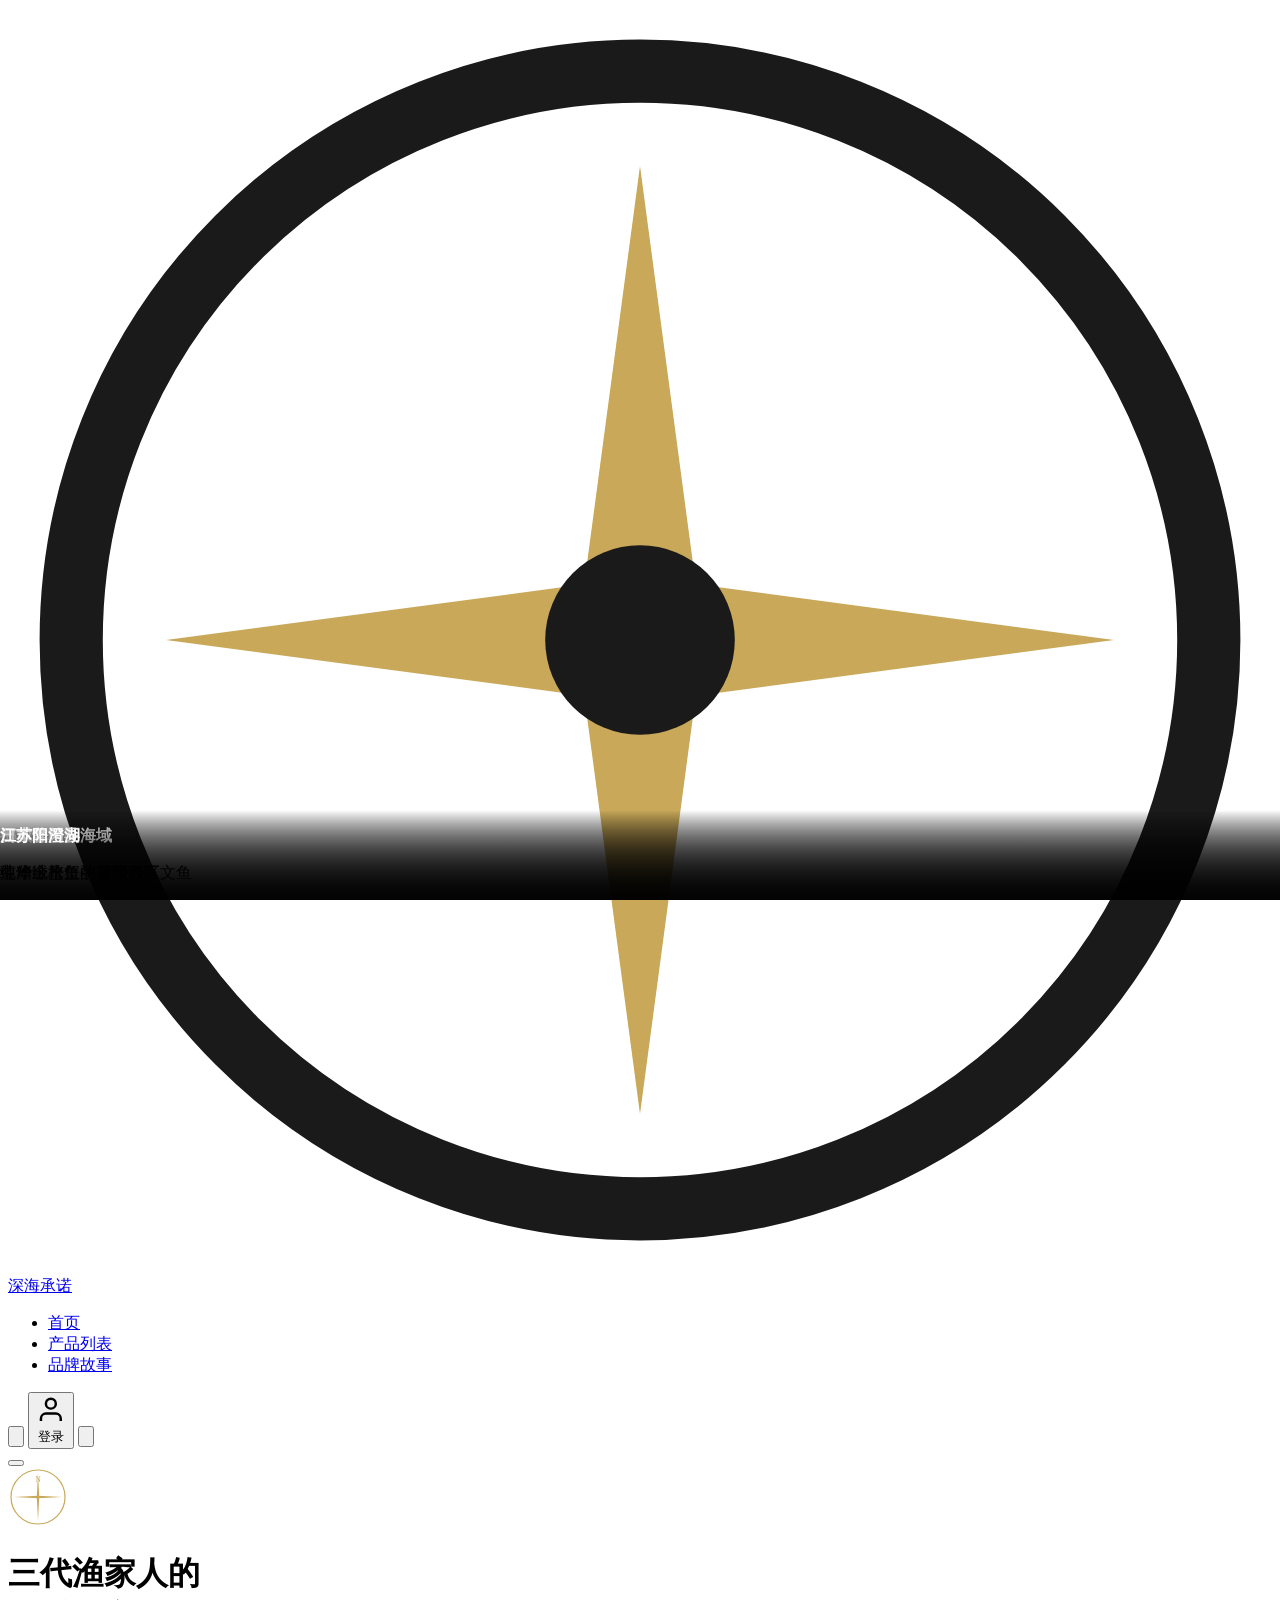
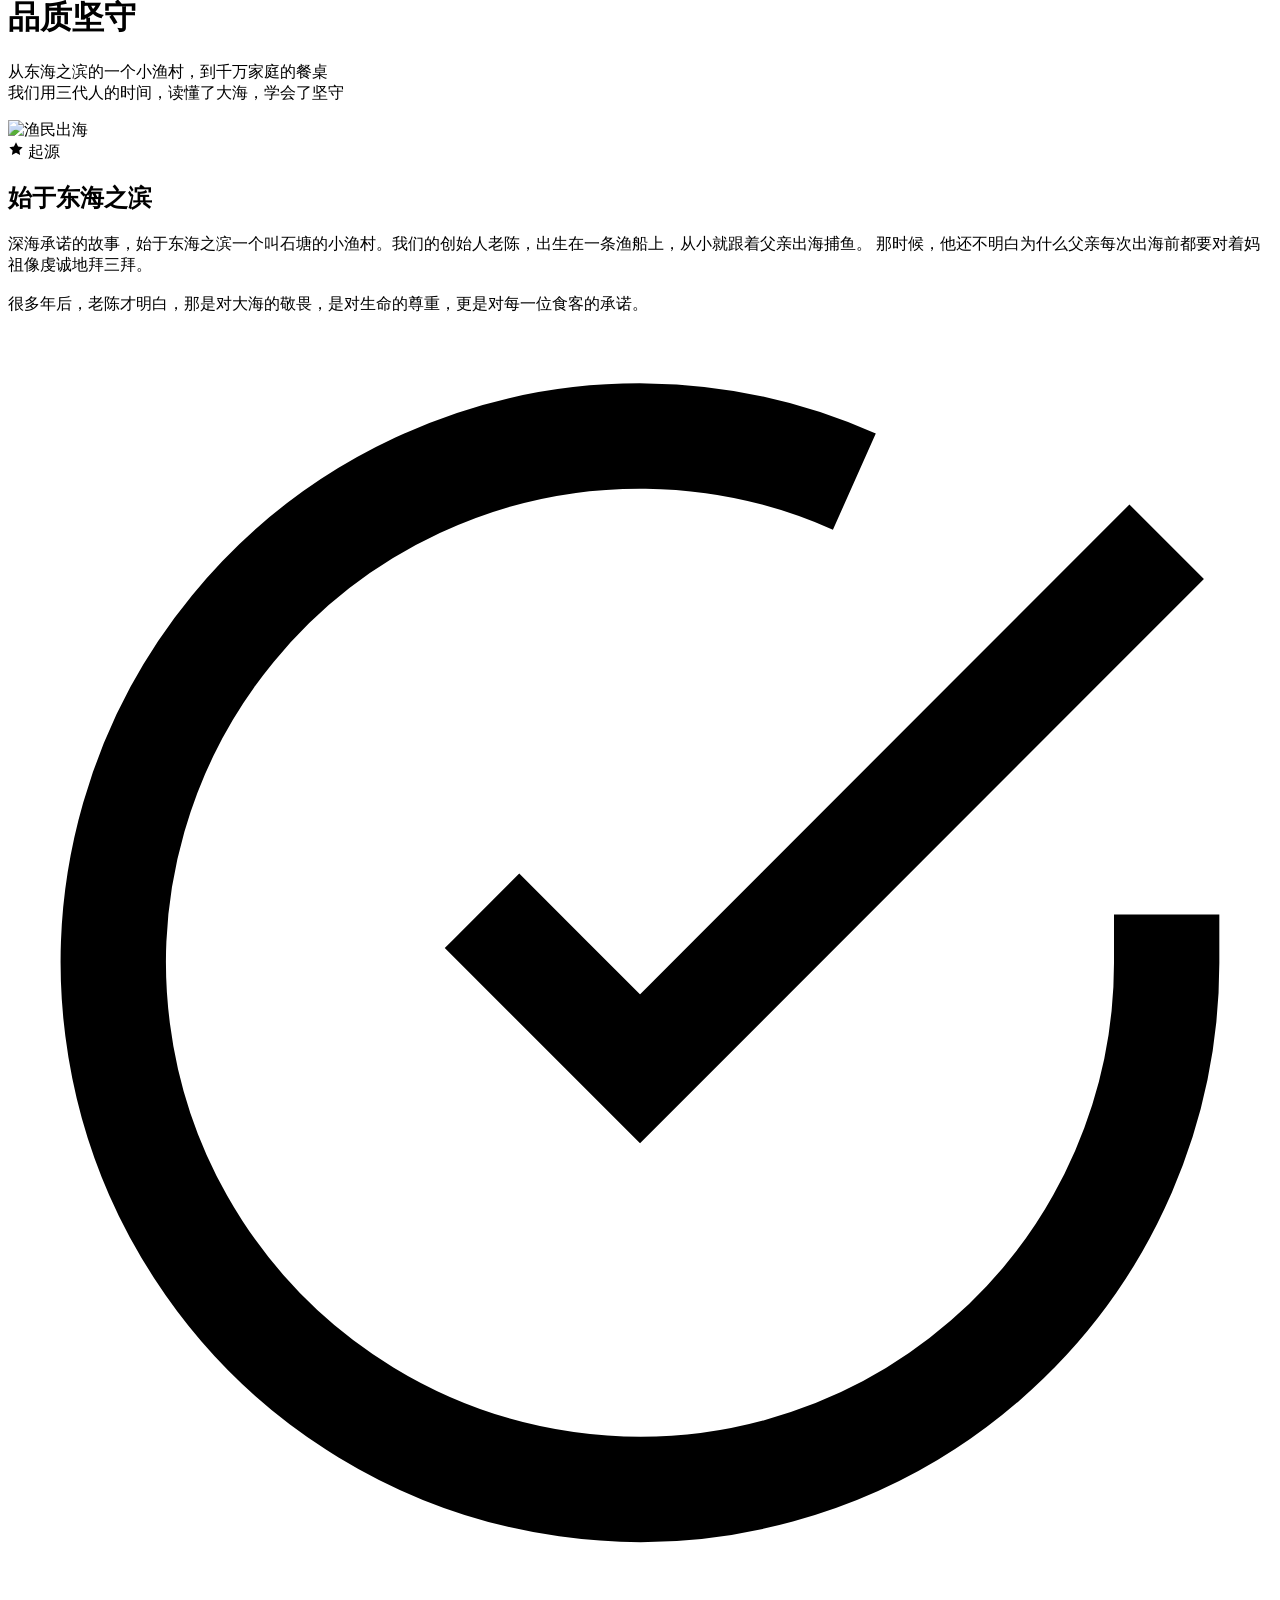
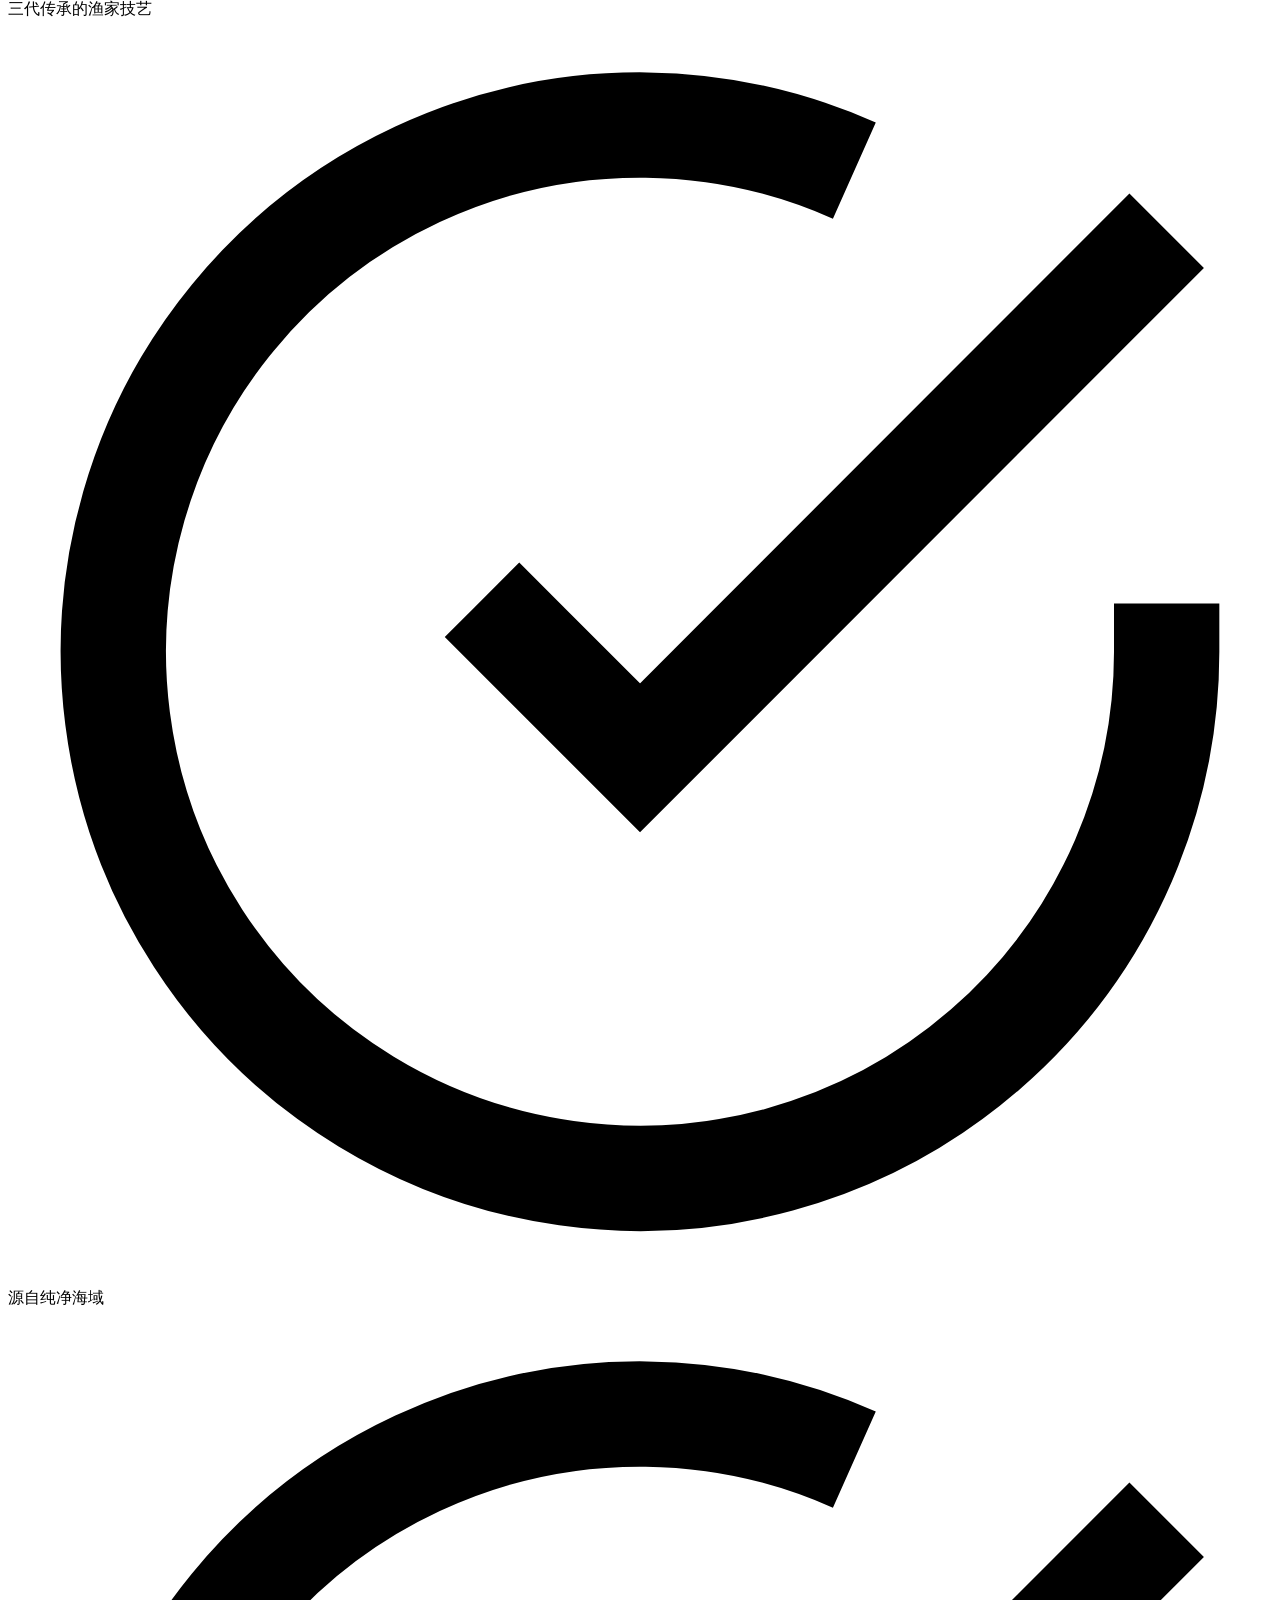
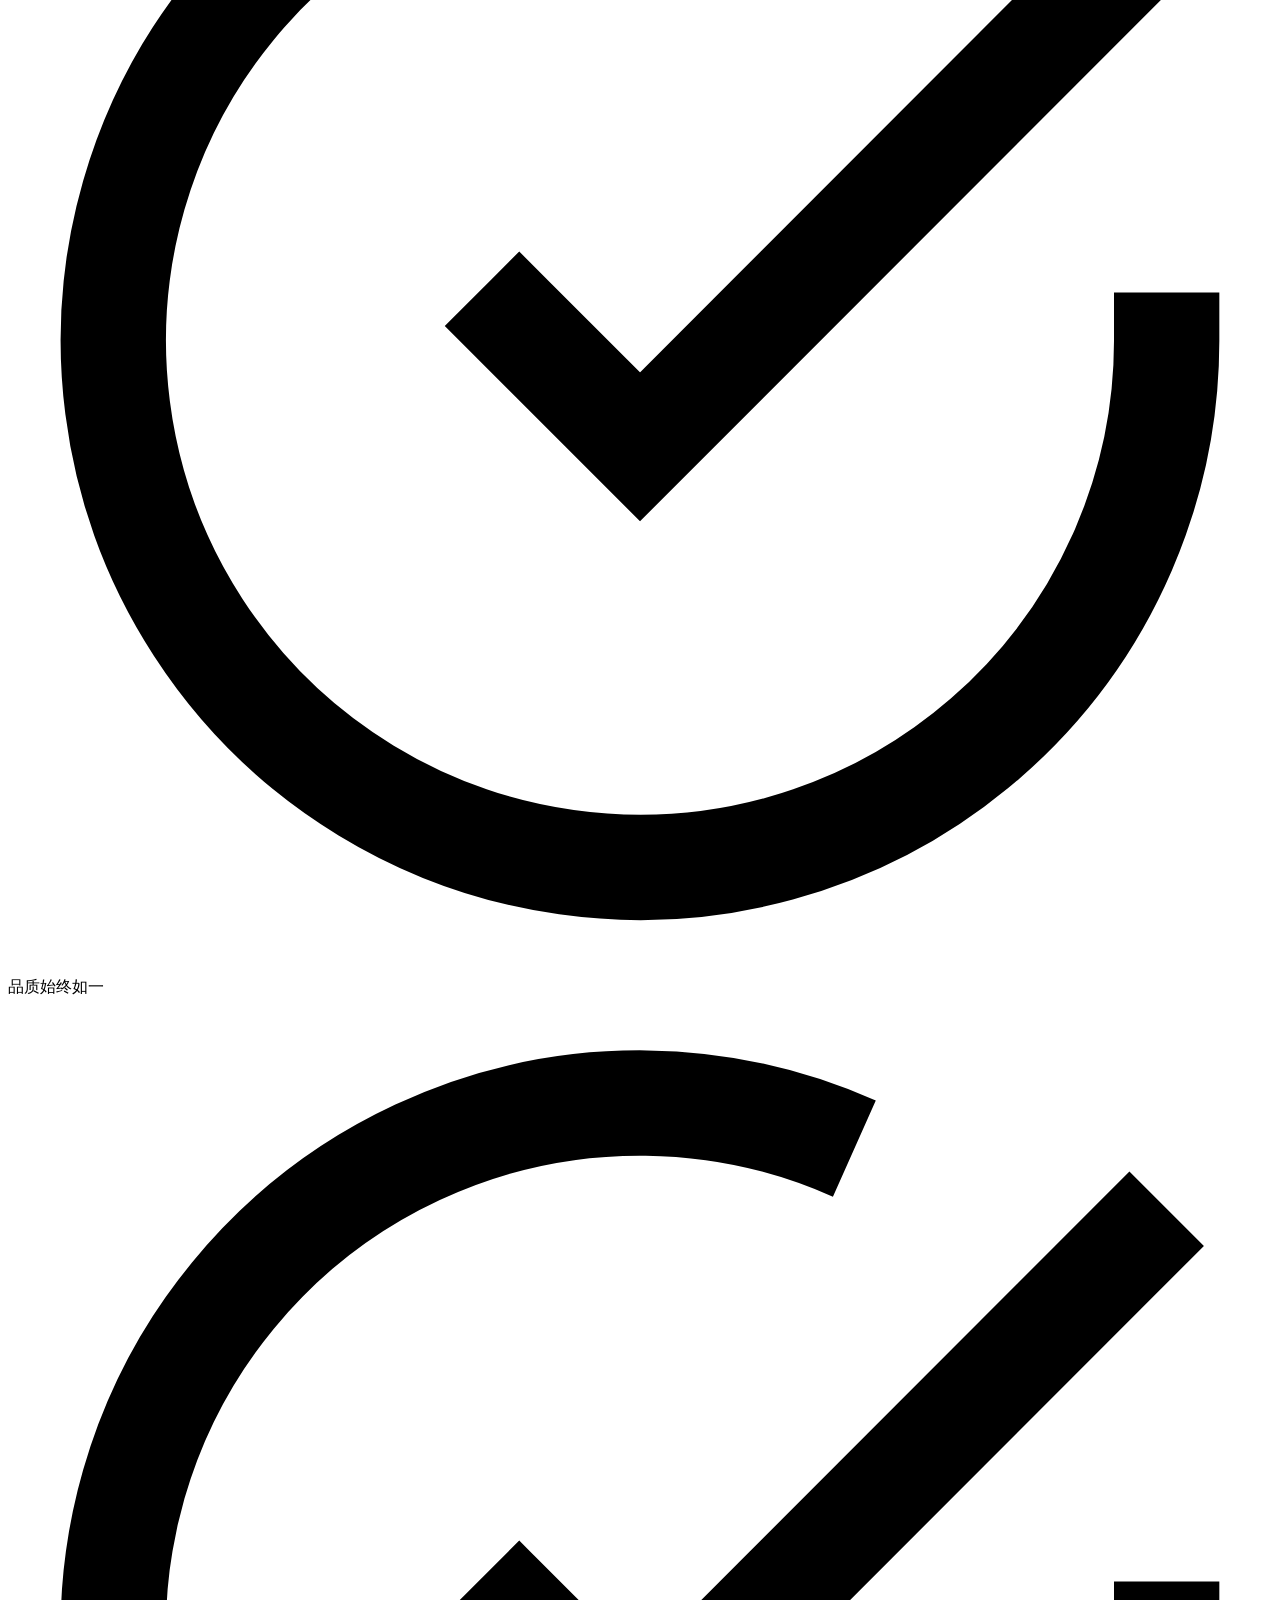
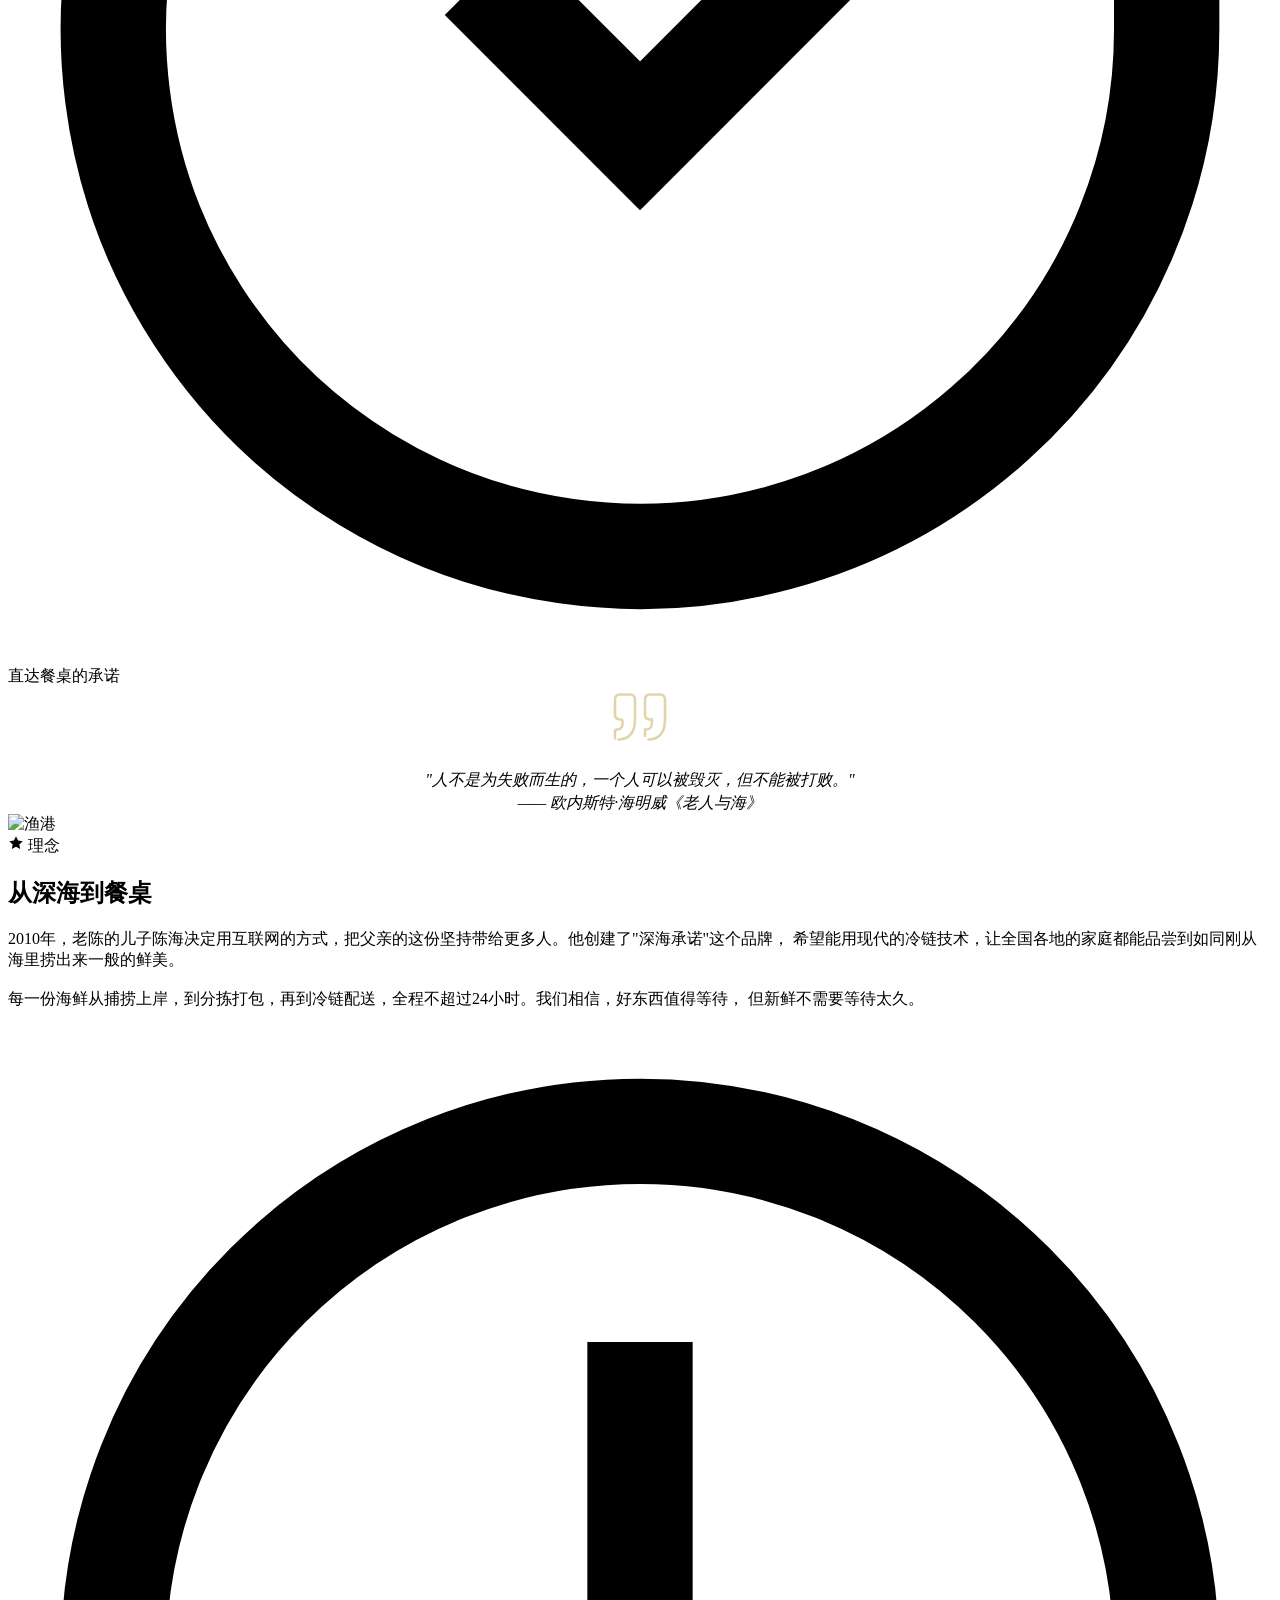
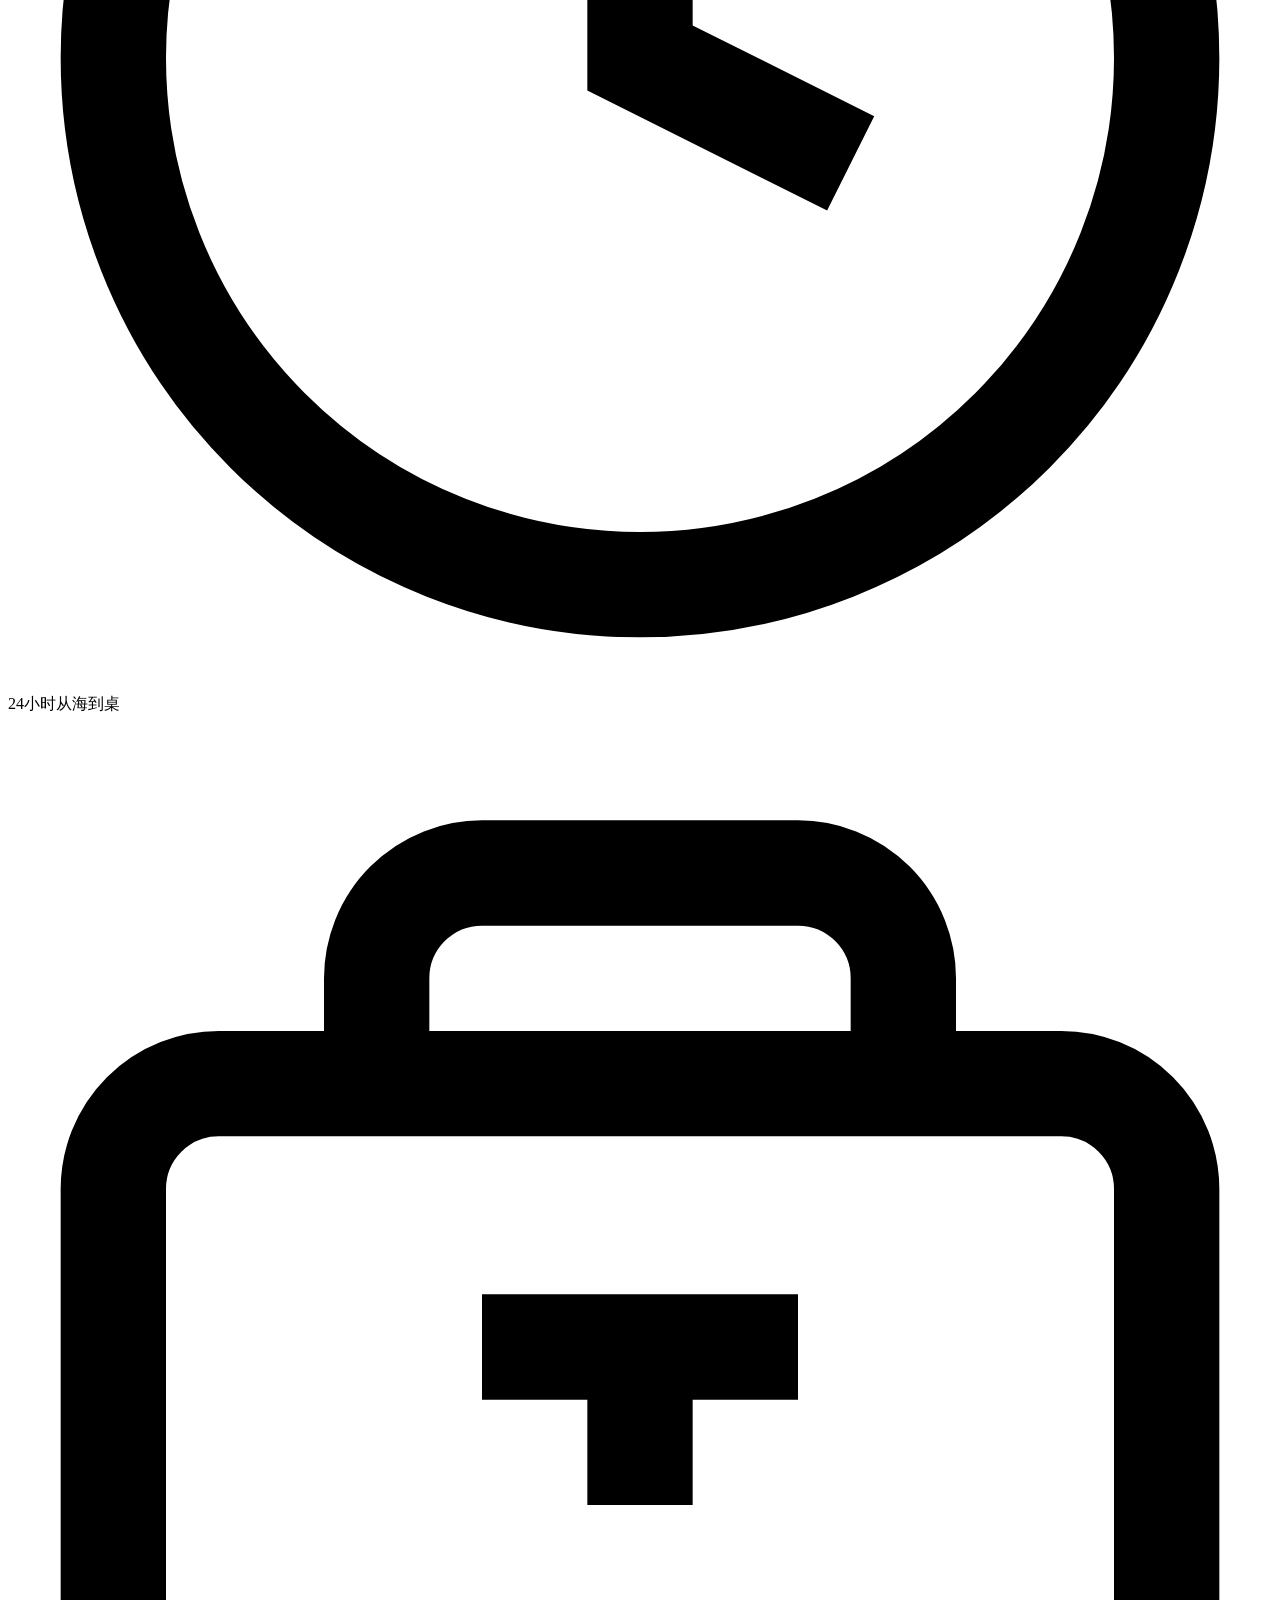
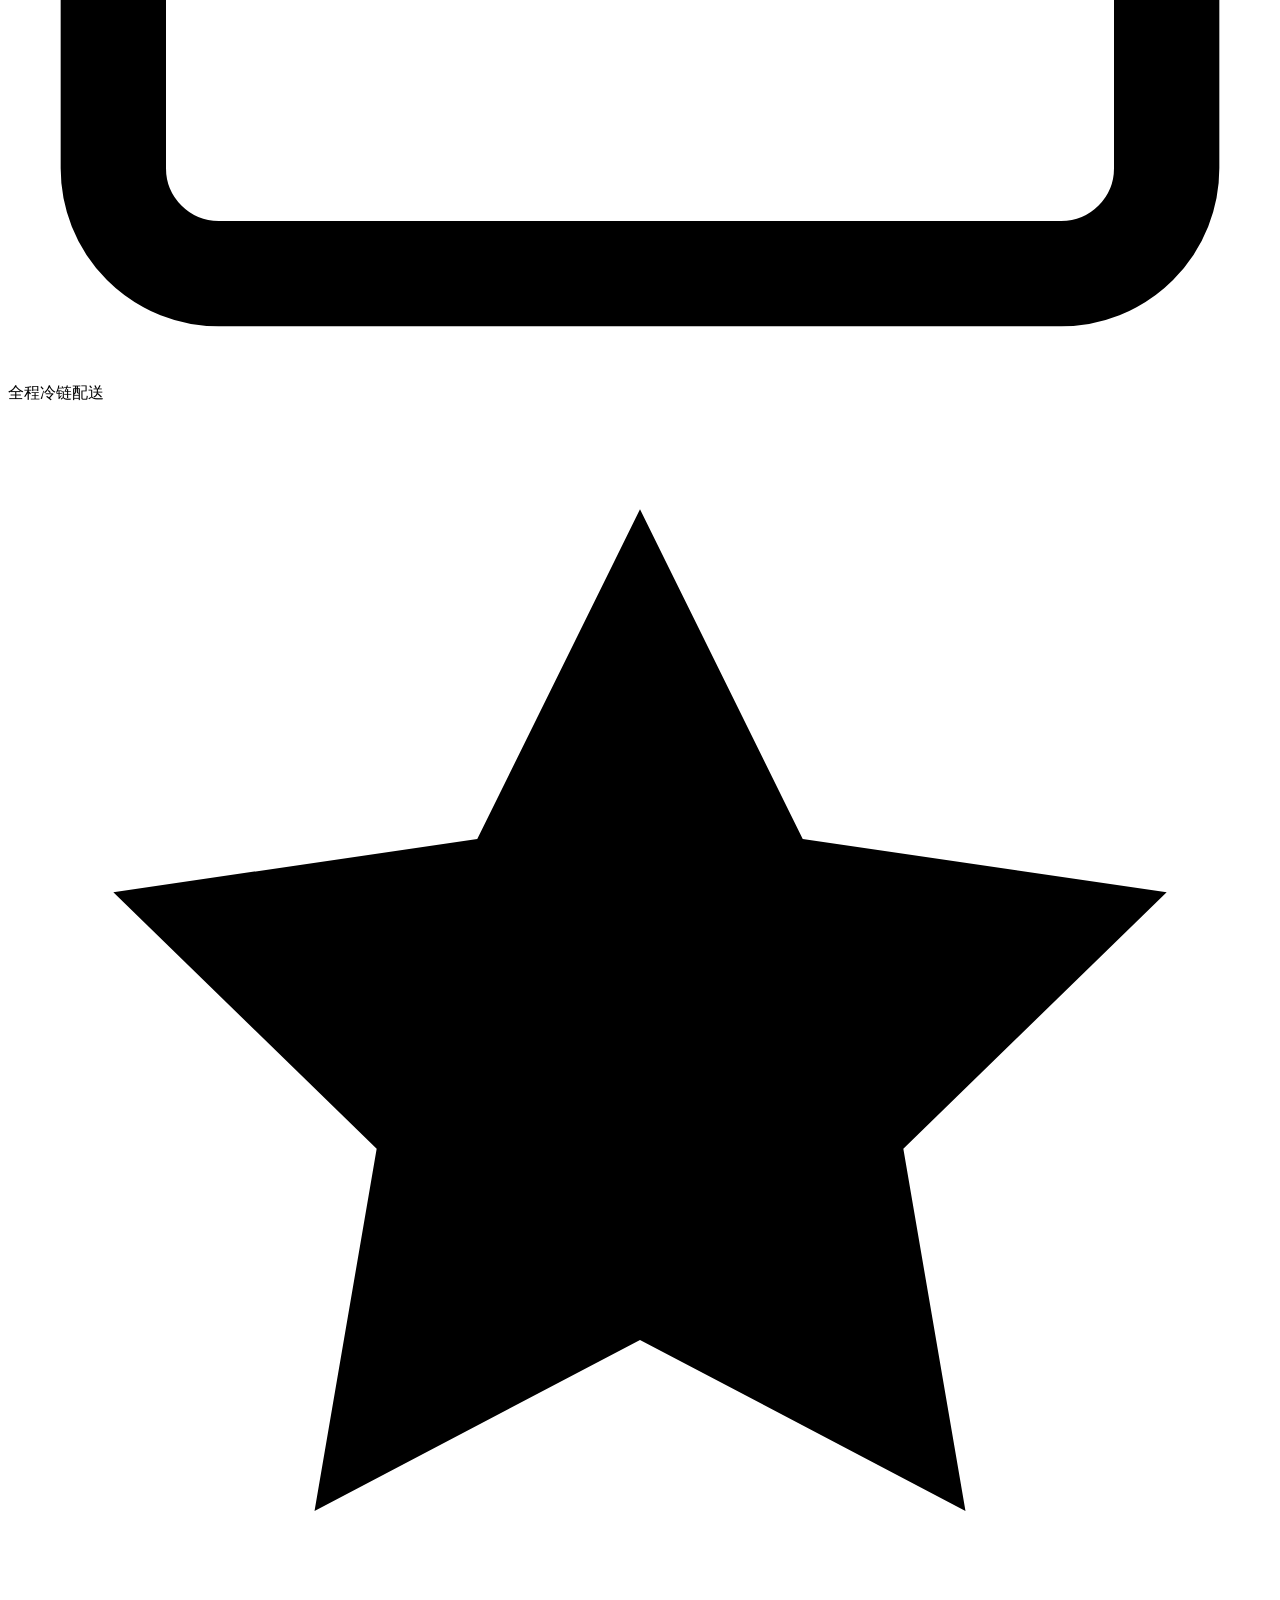
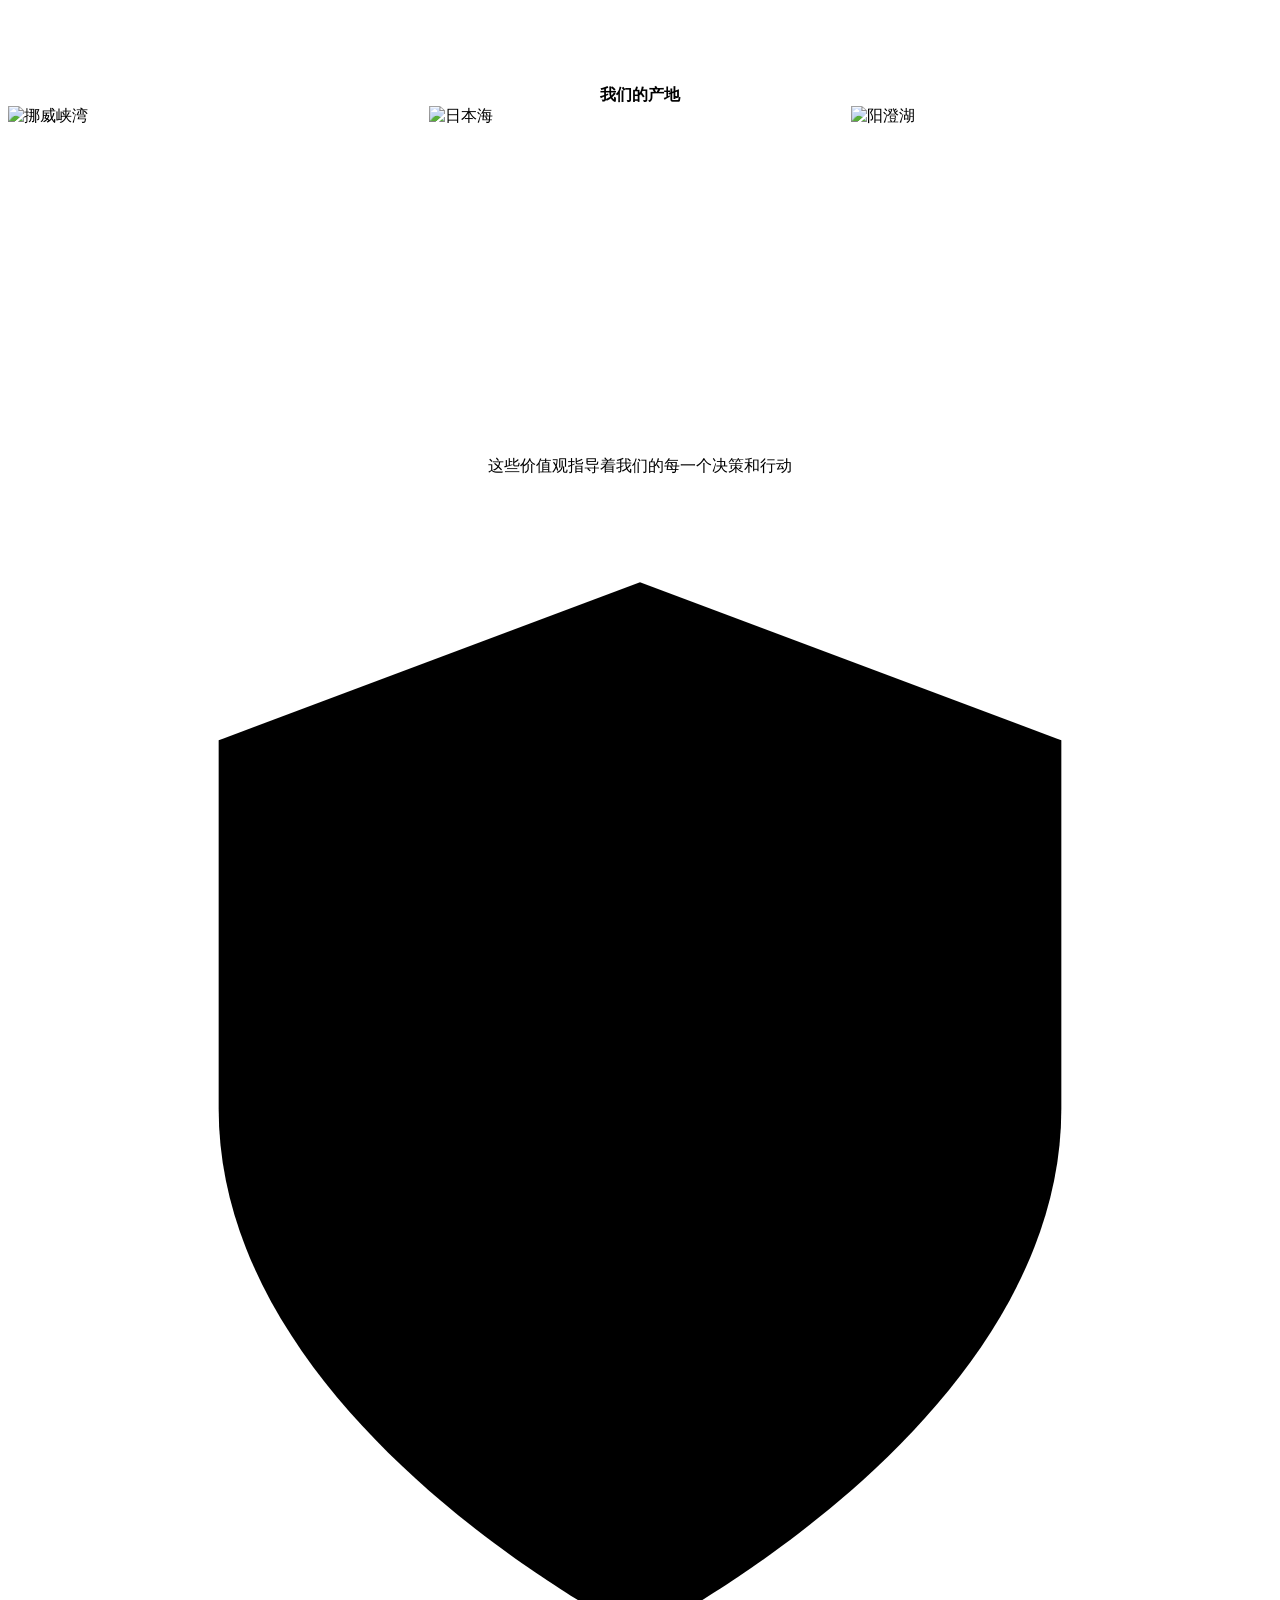
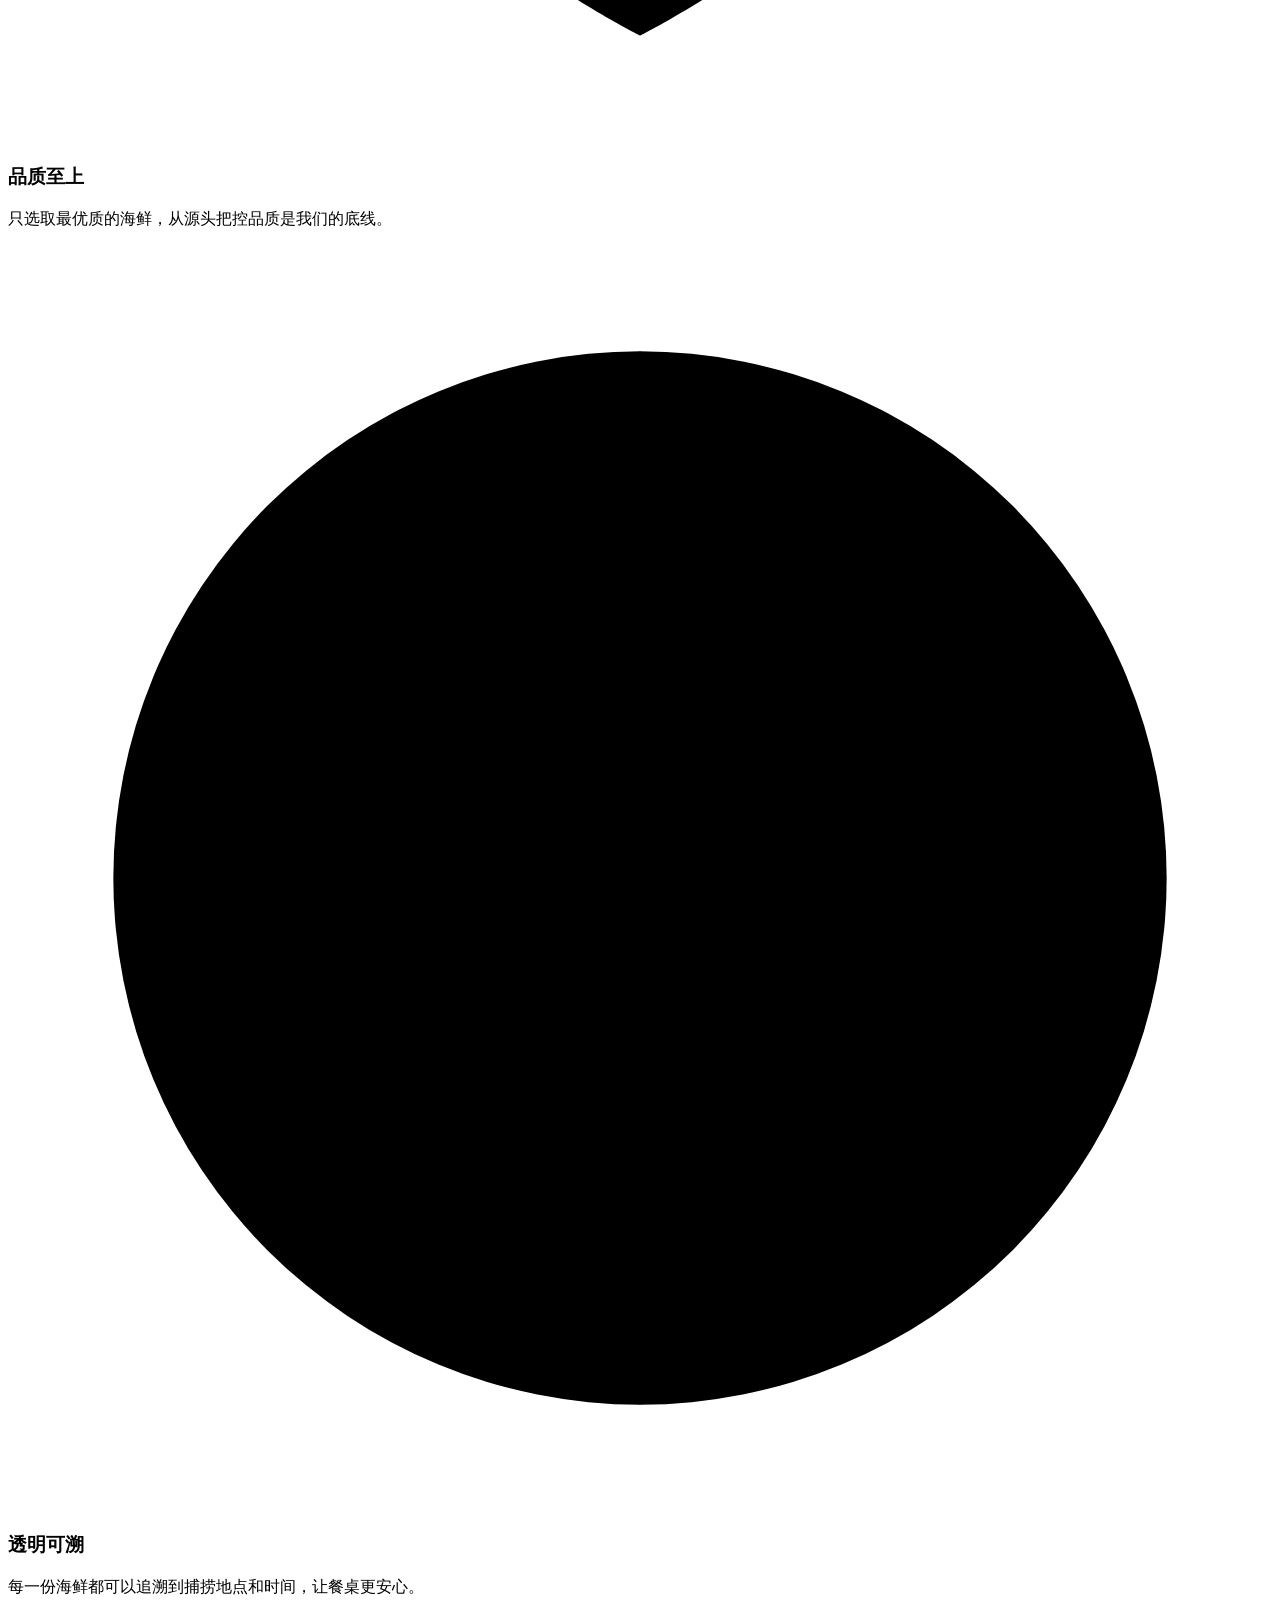
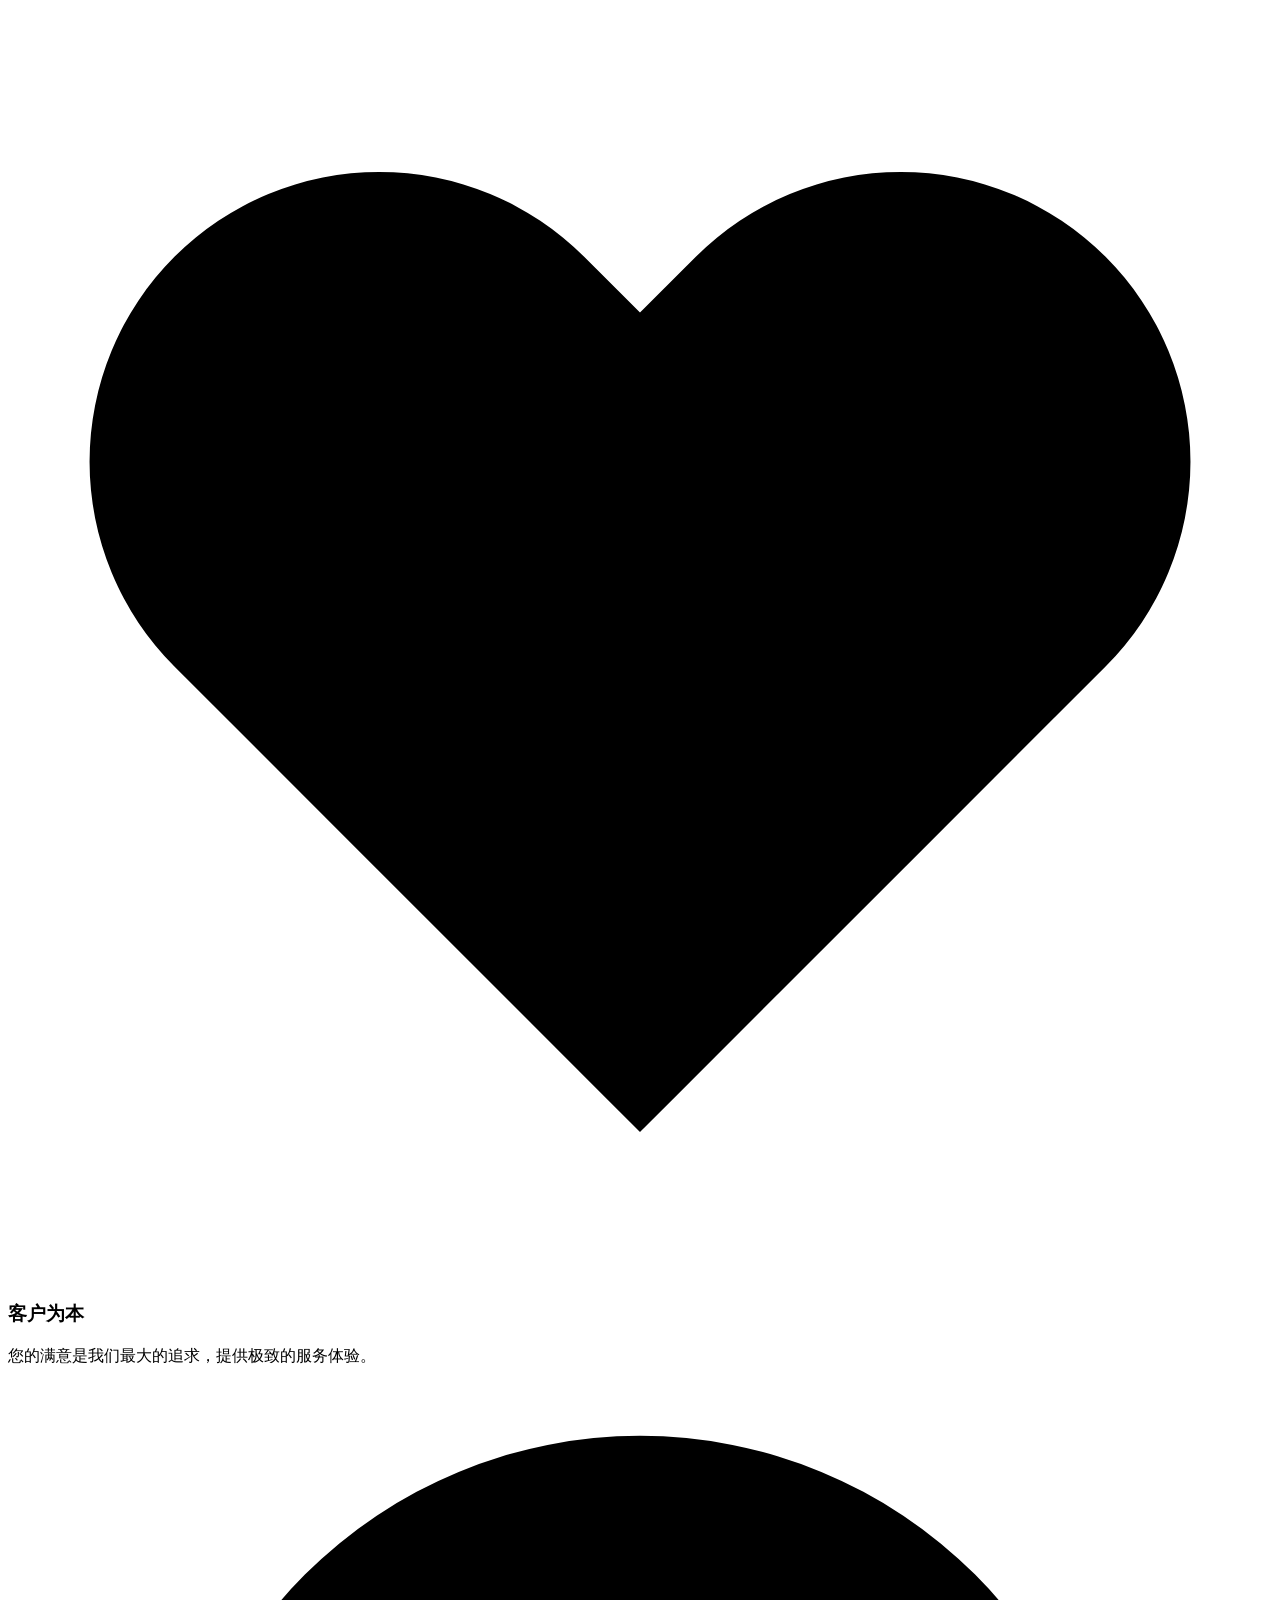
==== about.html @ 7f3c71b5 "Add files via upload" ====
<!DOCTYPE html>
<html lang="zh-CN">
<head>
    <meta charset="UTF-8">
    <meta name="viewport" content="width=device-width, initial-scale=1.0">
    <meta name="description" content="深海承诺品牌故事 - 了解我们的起源、理念和三代渔家人的品质坚守。">
    <title>品牌故事 - 深海承诺</title>
    
    <!-- Google Fonts -->
    <link rel="preconnect" href="https://fonts.googleapis.com">
    <link rel="preconnect" href="https://fonts.gstatic.com" crossorigin>
    <link href="https://fonts.googleapis.com/css2?family=Noto+Sans+SC:wght@400;500;600;700&family=Playfair+Display:wght@400;600;700&display=swap" rel="stylesheet">
    
    <!-- Main Stylesheet -->
    <link rel="stylesheet" href="css/style.css">
</head>
<body>
    <!-- Navigation -->
    <nav class="navbar">
        <div class="container">
            <div class="navbar__inner">
                <a href="index.html" class="navbar__logo">
                    <svg class="navbar__logo-icon" viewBox="0 0 40 40" fill="none" xmlns="http://www.w3.org/2000/svg">
                        <circle cx="20" cy="20" r="18" stroke="#1a1a1a" stroke-width="2"/>
                        <path d="M20 5 L22 20 L20 35 L18 20 Z" fill="#c9a959"/>
                        <path d="M5 20 L20 18 L35 20 L20 22 Z" fill="#c9a959"/>
                        <circle cx="20" cy="20" r="3" fill="#1a1a1a"/>
                    </svg>
                    <span class="navbar__logo-text">深海承诺</span>
                </a>
                
                <div class="navbar__nav">
                    <ul class="navbar__menu">
                        <li><a href="index.html" class="navbar__link">首页</a></li>
                        <li><a href="products.html" class="navbar__link">产品列表</a></li>
                        <li><a href="about.html" class="navbar__link navbar__link--active">品牌故事</a></li>
                    </ul>
                    
                    <div class="navbar__actions">
                        <button class="navbar__icon-btn" data-search-trigger>
                            <svg viewBox="0 0 24 24" fill="none" stroke="currentColor" stroke-width="2">
                                <circle cx="11" cy="11" r="8"/>
                                <path d="m21 21-4.35-4.35"/>
                            </svg>
                        </button>
                        <button class="navbar__icon-btn navbar__user-btn" data-login-trigger>
                            <svg viewBox="0 0 24 24" fill="none" stroke="currentColor" stroke-width="2">
                                <path d="M20 21v-2a4 4 0 0 0-4-4H8a4 4 0 0 0-4 4v2"/>
                                <circle cx="12" cy="7" r="4"/>
                            </svg>
                            <span>登录</span>
                        </button>
                        <button class="navbar__icon-btn navbar__cart-btn">
                            <svg viewBox="0 0 24 24" fill="none" stroke="currentColor" stroke-width="2">
                                <path d="M3 3h2l.4 2M7 13h10l4-8H5.4M7 13L5.4 5M7 13l-2.293 2.293c-.63.63-.184 1.707.707 1.707H17m0 0a2 2 0 100 4 2 2 0 000-4zm-8 2a2 2 0 11-4 0 2 2 0 014 0z"/>
                            </svg>
                            <span class="navbar__cart-badge" style="display: none;">0</span>
                        </button>
                    </div>
                    
                    <button class="navbar__menu-toggle">
                        <span></span>
                        <span></span>
                        <span></span>
                    </button>
                </div>
            </div>
        </div>
    </nav>

    <!-- About Hero -->
    <header class="about-hero">
        <div class="about-hero__content">
            <div class="nautical-divider" style="margin-bottom: var(--space-6);">
                <svg viewBox="0 0 100 100" fill="none" xmlns="http://www.w3.org/2000/svg" style="width: 60px; height: 60px;">
                    <circle cx="50" cy="50" r="45" stroke="#c9a959" stroke-width="2"/>
                    <path d="M50 10 L52 50 L50 90 L48 50 Z" fill="#c9a959"/>
                    <path d="M10 50 L50 48 L90 50 L50 52 Z" fill="#c9a959"/>
                    <text x="50" y="25" text-anchor="middle" fill="#c9a959" font-size="12" font-family="serif">N</text>
                </svg>
            </div>
            <h1 class="about-hero__title">三代渔家人的<br>品质坚守</h1>
            <p class="about-hero__subtitle">
                从东海之滨的一个小渔村，到千万家庭的餐桌<br>
                我们用三代人的时间，读懂了大海，学会了坚守
            </p>
        </div>
    </header>

    <!-- Story Section 1 -->
    <section class="about-section">
        <div class="container">
            <div class="about-grid">
                <div class="about-image animate-on-scroll">
                    <img src="https://images.unsplash.com/photo-1500046955911-2a4d21f3f9e1?w=800&q=80" alt="渔民出海">
                </div>
                <div class="about-content animate-on-scroll">
                    <div class="about-label">
                        <svg width="16" height="16" viewBox="0 0 24 24" fill="currentColor">
                            <path d="M12 2L15.09 8.26L22 9.27L17 14.14L18.18 21.02L12 17.77L5.82 21.02L7 14.14L2 9.27L8.91 8.26L12 2Z"/>
                        </svg>
                        起源
                    </div>
                    <h2 class="about-title">始于东海之滨</h2>
                    <p class="about-text">
                        深海承诺的故事，始于东海之滨一个叫石塘的小渔村。我们的创始人老陈，出生在一条渔船上，从小就跟着父亲出海捕鱼。
                        那时候，他还不明白为什么父亲每次出海前都要对着妈祖像虔诚地拜三拜。
                        <br><br>
                        很多年后，老陈才明白，那是对大海的敬畏，是对生命的尊重，更是对每一位食客的承诺。
                    </p>
                    <div class="about-features">
                        <div class="about-feature">
                            <svg class="about-feature__icon" viewBox="0 0 24 24" fill="none" stroke="currentColor" stroke-width="2">
                                <path d="M22 11.08V12a10 10 0 1 1-5.93-9.14"/>
                                <polyline points="22,4 12,14.01 9,11.01"/>
                            </svg>
                            <span class="about-feature__text">三代传承的渔家技艺</span>
                        </div>
                        <div class="about-feature">
                            <svg class="about-feature__icon" viewBox="0 0 24 24" fill="none" stroke="currentColor" stroke-width="2">
                                <path d="M22 11.08V12a10 10 0 1 1-5.93-9.14"/>
                                <polyline points="22,4 12,14.01 9,11.01"/>
                            </svg>
                            <span class="about-feature__text">源自纯净海域</span>
                        </div>
                        <div class="about-feature">
                            <svg class="about-feature__icon" viewBox="0 0 24 24" fill="none" stroke="currentColor" stroke-width="2">
                                <path d="M22 11.08V12a10 10 0 1 1-5.93-9.14"/>
                                <polyline points="22,4 12,14.01 9,11.01"/>
                            </svg>
                            <span class="about-feature__text">品质始终如一</span>
                        </div>
                        <div class="about-feature">
                            <svg class="about-feature__icon" viewBox="0 0 24 24" fill="none" stroke="currentColor" stroke-width="2">
                                <path d="M22 11.08V12a10 10 0 1 1-5.93-9.14"/>
                                <polyline points="22,4 12,14.01 9,11.01"/>
                            </svg>
                            <span class="about-feature__text">直达餐桌的承诺</span>
                        </div>
                    </div>
                </div>
            </div>
        </div>
    </section>

    <!-- Quote Section -->
    <section style="background-color: var(--color-black); color: var(--color-white); padding: var(--space-20) 0; text-align: center;">
        <div class="container container--narrow">
            <svg width="60" height="60" viewBox="0 0 24 24" fill="none" stroke="#c9a959" stroke-width="1" style="margin-bottom: var(--space-6); opacity: 0.5;">
                <path d="M3 21c3 0 7-1 7-8V5c0-1.25-.756-2.017-2-2H4c-1.25 0-2 .75-2 1.972V11c0 1.25.75 2 2 2 1 0 1 0 1 1v1c0 1-1 2-2 2s-1 .008-1 1.031V21"/>
                <path d="M15 21c3 0 7-1 7-8V5c0-1.25-.757-2.017-2-2h-4c-1.25 0-2 .75-2 1.972V11c0 1.25.75 2 2 2h.75c0 2.25.25 4-2.75 4v3"/>
            </svg>
            <blockquote style="font-family: var(--font-heading); font-size: var(--text-3xl); font-style: italic; line-height: 1.6; margin-bottom: var(--space-6);">
                "人不是为失败而生的，一个人可以被毁灭，但不能被打败。"
            </blockquote>
            <cite style="color: var(--color-gray-light); font-size: var(--text-sm);">—— 欧内斯特·海明威《老人与海》</cite>
        </div>
    </section>

    <!-- Story Section 2 -->
    <section class="about-section about-section--alt">
        <div class="container">
            <div class="about-grid about-grid--reverse">
                <div class="about-image animate-on-scroll">
                    <img src="https://images.unsplash.com/photo-1519046904884-53103b34b206?w=800&q=80" alt="渔港">
                </div>
                <div class="about-content animate-on-scroll">
                    <div class="about-label">
                        <svg width="16" height="16" viewBox="0 0 24 24" fill="currentColor">
                            <path d="M12 2L15.09 8.26L22 9.27L17 14.14L18.18 21.02L12 17.77L5.82 21.02L7 14.14L2 9.27L8.91 8.26L12 2Z"/>
                        </svg>
                        理念
                    </div>
                    <h2 class="about-title">从深海到餐桌</h2>
                    <p class="about-text">
                        2010年，老陈的儿子陈海决定用互联网的方式，把父亲的这份坚持带给更多人。他创建了"深海承诺"这个品牌，
                        希望能用现代的冷链技术，让全国各地的家庭都能品尝到如同刚从海里捞出来一般的鲜美。
                        <br><br>
                        每一份海鲜从捕捞上岸，到分拣打包，再到冷链配送，全程不超过24小时。我们相信，好东西值得等待，
                        但新鲜不需要等待太久。
                    </p>
                    <div class="about-features">
                        <div class="about-feature">
                            <svg class="about-feature__icon" viewBox="0 0 24 24" fill="none" stroke="currentColor" stroke-width="2">
                                <circle cx="12" cy="12" r="10"/>
                                <path d="M12 6v6l4 2"/>
                            </svg>
                            <span class="about-feature__text">24小时从海到桌</span>
                        </div>
                        <div class="about-feature">
                            <svg class="about-feature__icon" viewBox="0 0 24 24" fill="none" stroke="currentColor" stroke-width="2">
                                <rect x="2" y="7" width="20" height="15" rx="2"/>
                                <path d="M17 7V5a2 2 0 0 0-2-2H9a2 2 0 0 0-2 2v2"/>
                                <path d="M12 12v3"/>
                                <path d="M9 12h6"/>
                            </svg>
                            <span class="about-feature__text">全程冷链配送</span>
                        </div>
                    </div>
                </div>
            </div>
        </div>
    </section>

    <!-- Origins Section -->
    <section class="about-section">
        <div class="container">
            <div class="nautical-divider">
                <svg viewBox="0 0 24 24" fill="currentColor">
                    <path d="M12 2L15.09 8.26L22 9.27L17 14.14L18.18 21.02L12 17.77L5.82 21.02L7 14.14L2 9.27L8.91 8.26L12 2Z"/>
                </svg>
            </div>
            <h2 style="text-align: center; font-family: var(--font-heading); font-size: var(--text-4xl); margin-bottom: var(--space-12);">
                我们的产地
            </h2>
            
            <div style="display: grid; grid-template-columns: repeat(3, 1fr); gap: var(--space-8);">
                <div class="about-image animate-on-scroll" style="min-height: 300px;">
                    <img src="https://images.unsplash.com/photo-1559827260-dc66d52bef19?w=600&q=80" alt="挪威峡湾" style="width: 100%; height: 100%; object-fit: cover;">
                    <div style="position: absolute; bottom: 0; left: 0; right: 0; background: linear-gradient(transparent, rgba(0,0,0,0.8)); padding: var(--space-6);">
                        <h3 style="font-family: var(--font-heading); font-size: var(--text-xl); color: white; margin-bottom: var(--space-2);">挪威北极圈海域</h3>
                        <p style="font-size: var(--text-sm); color: var(--color-gray-light);">纯净冷水，孕育顶级三文鱼</p>
                    </div>
                </div>
                <div class="about-image animate-on-scroll" style="min-height: 300px;">
                    <img src="https://images.unsplash.com/photo-1544551763-46a013bb70d5?w=600&q=80" alt="日本海" style="width: 100%; height: 100%; object-fit: cover;">
                    <div style="position: absolute; bottom: 0; left: 0; right: 0; background: linear-gradient(transparent, rgba(0,0,0,0.8)); padding: var(--space-6);">
                        <h3 style="font-family: var(--font-heading); font-size: var(--text-xl); color: white; margin-bottom: var(--space-2);">日本静冈县</h3>
                        <p style="font-size: var(--text-sm); color: var(--color-gray-light);">蓝鳍金枪鱼的故乡</p>
                    </div>
                </div>
                <div class="about-image animate-on-scroll" style="min-height: 300px;">
                    <img src="https://images.unsplash.com/photo-1565680018434-b513d5e5fd47?w=600&q=80" alt="阳澄湖" style="width: 100%; height: 100%; object-fit: cover;">
                    <div style="position: absolute; bottom: 0; left: 0; right: 0; background: linear-gradient(transparent, rgba(0,0,0,0.8)); padding: var(--space-6);">
                        <h3 style="font-family: var(--font-heading); font-size: var(--text-xl); color: white; margin-bottom: var(--space-2);">江苏阳澄湖</h3>
                        <p style="font-size: var(--text-sm); color: var(--color-gray-light);">中华绒螯蟹的顶级产区</p>
                    </div>
                </div>
            </div>
        </div>
    </section>

    <!-- Values Section -->
    <section class="values-section">
        <div class="container">
            <h2 style="text-align: center; font-family: var(--font-heading); font-size: var(--text-4xl); margin-bottom: var(--space-4); color: white;">
                我们的价值观
            </h2>
            <p style="text-align: center; color: var(--color-gray-light); margin-bottom: var(--space-12); max-width: 600px; margin-left: auto; margin-right: auto;">
                这些价值观指导着我们的每一个决策和行动
            </p>
            
            <div class="values-grid">
                <div class="value-card animate-on-scroll">
                    <div class="value-card__icon">
                        <svg viewBox="0 0 24 24" stroke-width="2">
                            <path d="M12 22s8-4 8-10V5l-8-3-8 3v7c0 6 8 10 8 10z"/>
                            <path d="M9 12l2 2 4-4"/>
                        </svg>
                    </div>
                    <h3 class="value-card__title">品质至上</h3>
                    <p class="value-card__text">只选取最优质的海鲜，从源头把控品质是我们的底线。</p>
                </div>
                
                <div class="value-card animate-on-scroll">
                    <div class="value-card__icon">
                        <svg viewBox="0 0 24 24" stroke-width="2">
                            <circle cx="12" cy="12" r="10"/>
                            <path d="M2 12h20"/>
                            <path d="M12 2a15.3 15.3 0 0 1 4 10 15.3 15.3 0 0 1-4 10 15.3 15.3 0 0 1-4-10 15.3 15.3 0 0 1 4-10z"/>
                        </svg>
                    </div>
                    <h3 class="value-card__title">透明可溯</h3>
                    <p class="value-card__text">每一份海鲜都可以追溯到捕捞地点和时间，让餐桌更安心。</p>
                </div>
                
                <div class="value-card animate-on-scroll">
                    <div class="value-card__icon">
                        <svg viewBox="0 0 24 24" stroke-width="2">
                            <path d="M20.84 4.61a5.5 5.5 0 0 0-7.78 0L12 5.67l-1.06-1.06a5.5 5.5 0 0 0-7.78 7.78l1.06 1.06L12 21.23l7.78-7.78 1.06-1.06a5.5 5.5 0 0 0 0-7.78z"/>
                        </svg>
                    </div>
                    <h3 class="value-card__title">客户为本</h3>
                    <p class="value-card__text">您的满意是我们最大的追求，提供极致的服务体验。</p>
                </div>
                
                <div class="value-card animate-on-scroll">
                    <div class="value-card__icon">
                        <svg viewBox="0 0 24 24" stroke-width="2">
                            <path d="M21 10c0 7-9 13-9 13s-9-6-9-13a9 9 0 0 1 18 0z"/>
                            <circle cx="12" cy="10" r="3"/>
                        </svg>
                    </div>
                    <h3 class="value-card__title">可持续发展</h3>
                    <p class="value-card__text">支持可持续渔业，只采购来自可持续渔场的海鲜。</p>
                </div>
                
                <div class="value-card animate-on-scroll">
                    <div class="value-card__icon">
                        <svg viewBox="0 0 24 24" stroke-width="2">
                            <path d="M12 2L15.09 8.26L22 9.27L17 14.14L18.18 21.02L12 17.77L5.82 21.02L7 14.14L2 9.27L8.91 8.26L12 2Z"/>
                        </svg>
                    </div>
                    <h3 class="value-card__title">传承创新</h3>
                    <p class="value-card__text">保留传统渔家的匠心，同时拥抱现代科技提升品质。</p>
                </div>
                
                <div class="value-card animate-on-scroll">
                    <div class="value-card__icon">
                        <svg viewBox="0 0 24 24" stroke-width="2">
                            <path d="M17 21v-2a4 4 0 0 0-4-4H5a4 4 0 0 0-4 4v2"/>
                            <circle cx="9" cy="7" r="4"/>
                            <path d="M23 21v-2a4 4 0 0 0-3-3.87"/>
                            <path d="M16 3.13a4 4 0 0 1 0 7.75"/>
                        </svg>
                    </div>
                    <h3 class="value-card__title">社区责任</h3>
                    <p class="value-card__text">支持沿海渔村发展，帮助渔民增加收入来源。</p>
                </div>
            </div>
        </div>
    </section>

    <!-- Quality Promise Section -->
    <section class="about-section about-section--alt">
        <div class="container">
            <div class="about-grid">
                <div class="about-content animate-on-scroll">
                    <div class="about-label">
                        <svg width="16" height="16" viewBox="0 0 24 24" fill="currentColor">
                            <path d="M12 2L15.09 8.26L22 9.27L17 14.14L18.18 21.02L12 17.77L5.82 21.02L7 14.14L2 9.27L8.91 8.26L12 2Z"/>
                        </svg>
                        承诺
                    </div>
                    <h2 class="about-title">品质承诺</h2>
                    <p class="about-text">
                        从深海到您的餐桌，我们承诺每一个环节都做到最好。每一份海鲜都经过严格筛选，
                        全程冷链配送，确保新鲜直达。
                    </p>
                    <div class="about-features">
                        <div class="about-feature">
                            <svg class="about-feature__icon" viewBox="0 0 24 24" fill="none" stroke="currentColor" stroke-width="2">
                                <rect x="2" y="7" width="20" height="15" rx="2"/>
                                <path d="M17 7V5a2 2 0 0 0-2-2H9a2 2 0 0 0-2 2v2"/>
                                <path d="M12 12v3"/>
                                <path d="M9 12h6"/>
                            </svg>
                            <span class="about-feature__text">全程2-8°C冷链配送</span>
                        </div>
                        <div class="about-feature">
                            <svg class="about-feature__icon" viewBox="0 0 24 24" fill="none" stroke="currentColor" stroke-width="2">
                                <path d="M12 22s8-4 8-10V5l-8-3-8 3v7c0 6 8 10 8 10z"/>
                            </svg>
                            <span class="about-feature__text">严格品控，不合格即淘汰</span>
                        </div>
                        <div class="about-feature">
                            <svg class="about-feature__icon" viewBox="0 0 24 24" fill="none" stroke="currentColor" stroke-width="2">
                                <circle cx="12" cy="12" r="10"/>
                                <path d="M12 6v6l4 2"/>
                            </svg>
                            <span class="about-feature__text">24小时内从海到桌</span>
                        </div>
                        <div class="about-feature">
                            <svg class="about-feature__icon" viewBox="0 0 24 24" fill="none" stroke="currentColor" stroke-width="2">
                                <path d="M3 9l9-7 9 7v11a2 2 0 0 1-2 2H5a2 2 0 0 1-2-2z"/>
                                <polyline points="9 22 9 12 15 12 15 22"/>
                            </svg>
                            <span class="about-feature__text">7天无理由退换货</span>
                        </div>
                    </div>
                </div>
                <div class="about-image animate-on-scroll">
                    <img src="https://images.unsplash.com/photo-1615141982883-c7ad0e69fd62?w=800&q=80" alt="海鲜打包">
                </div>
            </div>
        </div>
    </section>

    <!-- CTA Section -->
    <section style="background-color: var(--color-cream); padding: var(--space-20) 0; text-align: center;">
        <div class="container container--narrow">
            <h2 style="font-family: var(--font-heading); font-size: var(--text-4xl); margin-bottom: var(--space-6);">
                准备好品尝来自深海的鲜美了吗？
            </h2>
            <p style="color: var(--color-gray-medium); margin-bottom: var(--space-8); max-width: 500px; margin-left: auto; margin-right: auto;">
                浏览我们精选的优质海鲜产品，让大海的鲜美直达您的餐桌
            </p>
            <a href="products.html" class="btn btn--primary btn--lg">
                浏览全部产品
                <svg width="20" height="20" viewBox="0 0 24 24" fill="none" stroke="currentColor" stroke-width="2">
                    <path d="M5 12h14M12 5l7 7-7 7"/>
                </svg>
            </a>
        </div>
    </section>

    <!-- Footer -->
    <footer class="footer">
        <div class="container">
            <div class="footer__grid">
                <div class="footer__brand">
                    <div class="footer__logo">
                        <svg class="footer__logo-icon" viewBox="0 0 48 48" fill="none" xmlns="http://www.w3.org/2000/svg">
                            <circle cx="24" cy="24" r="22" stroke="#c9a959" stroke-width="2"/>
                            <path d="M24 6 L26 24 L24 42 L22 24 Z" fill="#c9a959"/>
                            <path d="M6 24 L24 22 L42 24 L24 26 Z" fill="#c9a959"/>
                            <circle cx="24" cy="24" r="4" fill="#1a1a1a"/>
                        </svg>
                        <span class="footer__logo-text" style="color: white;">深海承诺</span>
                    </div>
                    <p class="footer__desc">
                        从深海到餐桌的新鲜承诺。三代渔家人的品质坚守，只为呈上最鲜美的那一口。
                    </p>
                    <div class="footer__social">
                        <a href="#" class="footer__social-link" aria-label="微信">
                            <svg viewBox="0 0 24 24">
                                <path d="M8.5 11a1.5 1.5 0 100-3 1.5 1.5 0 000 3zm5 0a1.5 1.5 0 100-3 1.5 1.5 0 000 3z"/>
                                <path d="M12 2C6.48 2 2 6.04 2 11c0 2.76 1.36 5.22 3.5 6.83V22l4.07-2.24c.83.23 1.71.37 2.61.4.23-1.17.61-2.28 1.12-3.3-.78-.44-1.3-1.12-1.3-1.92 0-1.2.98-2.18 2.18-2.18.62 0 1.17.25 1.58.64C17.85 8.57 19.8 7.4 21 5.8c.1-.02.2-.03.3-.03 1.1 0 2 .9 2 2s-.9 2-2 2c-.1 0-.2 0-.3-.03-1.2 1.6-3.15 2.77-5.02 3.44-.41-.39-.96-.64-1.58-.64-1.2 0-2.18.98-2.18 2.18 0 .8.52 1.48 1.3 1.92-.51 1.02-.89 2.13-1.12 3.3-.9-.03-1.78-.17-2.61-.4L2.5 22v-4.17C4.64 16.22 6 13.76 6 11c0-4.96 4.48-9 10-9s10 4.04 10 9c0 4.96-4.48 9-10 9"/>
                            </svg>
                        </a>
                        <a href="#" class="footer__social-link" aria-label="微博">
                            <svg viewBox="0 0 24 24">
                                <circle cx="12" cy="12" r="10"/>
                                <path d="M8.5 15c-1.5 1-2.5 1.5-4 1.5 3 0 5-2 5-5 0-.5 0-1-.2-1.5.5.5 1.5 1.5 1.5 3" fill="currentColor"/>
                                <ellipse cx="18" cy="6" rx="2" ry="4" fill="currentColor"/>
                            </svg>
                        </a>
                        <a href="#" class="footer__social-link" aria-label="小红书">
                            <svg viewBox="0 0 24 24">
                                <rect x="3" y="3" width="18" height="18" rx="4"/>
                                <path d="M7 14l3-3 2 2 4-4" stroke="white" stroke-width="2" fill="none"/>
                                <circle cx="17" cy="7" r="2" fill="white"/>
                            </svg>
                        </a>
                    </div>
                </div>
                
                <div class="footer__column">
                    <h4 class="footer__title">快速链接</h4>
                    <div class="footer__links">
                        <a href="index.html" class="footer__link">首页</a>
                        <a href="products.html" class="footer__link">产品列表</a>
                        <a href="about.html" class="footer__link">品牌故事</a>
                        <a href="#" class="footer__link">新闻资讯</a>
                    </div>
                </div>
                
                <div class="footer__column">
                    <h4 class="footer__title">帮助中心</h4>
                    <div class="footer__links">
                        <a href="#" class="footer__link">配送说明</a>
                        <a href="#" class="footer__link">退换政策</a>
                        <a href="#" class="footer__link">常见问题</a>
                        <a href="#" class="footer__link">联系客服</a>
                    </div>
                </div>
                
                <div class="footer__column">
                    <h4 class="footer__title">联系我们</h4>
                    <div class="footer__contact-item">
                        <svg viewBox="0 0 24 24" fill="none" stroke="currentColor" stroke-width="2">
                            <path d="M22 16.92v3a2 2 0 0 1-2.18 2 19.79 19.79 0 0 1-8.63-3.07 19.5 19.5 0 0 1-6-6 19.79 19.79 0 0 1-3.07-8.67A2 2 0 0 1 4.11 2h3a2 2 0 0 1 2 1.72 12.84 12.84 0 0 0 .7 2.81 2 2 0 0 1-.45 2.11L8.09 9.91a16 16 0 0 0 6 6l1.27-1.27a2 2 0 0 1 2.11-.45 12.84 12.84 0 0 0 2.81.7A2 2 0 0 1 22 16.92z"/>
                        </svg>
                        <span>400-888-8888</span>
                    </div>
                    <div class="footer__contact-item">
                        <svg viewBox="0 0 24 24" fill="none" stroke="currentColor" stroke-width="2">
                            <path d="M4 4h16c1.1 0 2 .9 2 2v12c0 1.1-.9 2-2 2H4c-1.1 0-2-.9-2-2V6c0-1.1.9-2 2-2z"/>
                            <polyline points="22,6 12,13 2,6"/>
                        </svg>
                        <span>service@deepsea.com</span>
                    </div>
                    <div class="footer__contact-item">
                        <svg viewBox="0 0 24 24" fill="none" stroke="currentColor" stroke-width="2">
                            <path d="M21 10c0 7-9 13-9 13s-9-6-9-13a9 9 0 0 1 18 0z"/>
                            <circle cx="12" cy="10" r="3"/>
                        </svg>
                        <span>上海市浦东新区海洋路888号</span>
                    </div>
                </div>
            </div>
            
            <div class="footer__bottom">
                <p class="footer__copyright">© 2026 深海承诺 DeepSea Promise. 保留所有权利.</p>
                <div class="footer__payment">
                    <div class="footer__payment-icon">微</div>
                    <div class="footer__payment-icon">支</div>
                    <div class="footer__payment-icon">银</div>
                </div>
            </div>
        </div>
    </footer>

    <!-- Auth Modal -->
    <div class="modal-overlay auth-modal">
        <div class="modal">
            <button class="modal__close" aria-label="关闭">
                <svg viewBox="0 0 24 24" fill="none" stroke="currentColor" stroke-width="2">
                    <line x1="18" y1="6" x2="6" y2="18"/>
                    <line x1="6" y1="6" x2="18" y2="18"/>
                </svg>
            </button>
            
            <h2 class="modal__title">欢迎来到深海承诺</h2>
            
            <div class="modal__tabs">
                <button class="modal__tab modal__tab--active auth-modal__login-tab">登录</button>
                <button class="modal__tab auth-modal__register-tab">注册</button>
            </div>
            
            <form class="modal__form modal__form--active auth-modal__login-form">
                <div class="form-group">
                    <label class="form-label" for="login-email">邮箱</label>
                    <input type="email" id="login-email" name="email" class="form-input" placeholder="请输入邮箱地址" required>
                </div>
                <div class="form-group">
                    <label class="form-label" for="login-password">密码</label>
                    <input type="password" id="login-password" name="password" class="form-input" placeholder="请输入密码" required>
                </div>
                <button type="submit" class="btn btn--primary btn--full form-submit">登录</button>
            </form>
            
            <form class="modal__form auth-modal__register-form">
                <div class="form-group">
                    <label class="form-label" for="register-username">用户名</label>
                    <input type="text" id="register-username" name="username" class="form-input" placeholder="请输入用户名" required>
                </div>
                <div class="form-group">
                    <label class="form-label" for="register-email">邮箱</label>
                    <input type="email" id="register-email" name="email" class="form-input" placeholder="请输入邮箱地址" required>
                </div>
                <div class="form-group">
                    <label class="form-label" for="register-phone">手机号</label>
                    <input type="tel" id="register-phone" name="phone" class="form-input" placeholder="请输入手机号" required>
                </div>
                <div class="form-group">
                    <label class="form-label" for="register-password">密码</label>
                    <input type="password" id="register-password" name="password" class="form-input" placeholder="请输入密码（至少6位）" required>
                </div>
                <div class="form-group">
                    <label class="form-label" for="register-confirm">确认密码</label>
                    <input type="password" id="register-confirm" name="confirmPassword" class="form-input" placeholder="请再次输入密码" required>
                </div>
                <button type="submit" class="btn btn--primary btn--full form-submit">注册</button>
            </form>
        </div>
    </div>

    <!-- Cart Sidebar -->
    <div class="cart-overlay"></div>
    <aside class="cart-sidebar">
        <div class="cart-sidebar__header">
            <h3 class="cart-sidebar__title">购物车</h3>
            <button class="cart-sidebar__close" aria-label="关闭">
                <svg viewBox="0 0 24 24" fill="none" stroke="currentColor" stroke-width="2">
                    <line x1="18" y1="6" x2="6" y2="18"/>
                    <line x1="6" y1="6" x2="18" y2="18"/>
                </svg>
            </button>
        </div>
        <div class="cart-sidebar__items">
        </div>
        <div class="cart-sidebar__footer" style="display: none;">
            <div class="cart-sidebar__subtotal">
                <span class="cart-sidebar__subtotal-label">小计</span>
                <span class="cart-sidebar__subtotal-value">¥0.00</span>
            </div>
            <button class="btn btn--primary btn--full cart-sidebar__checkout">去结算</button>
        </div>
    </aside>

    <!-- Search Modal -->
    <div class="search-modal">
        <button class="search-modal__close" aria-label="关闭">
            <svg viewBox="0 0 24 24" fill="none" stroke="currentColor" stroke-width="2">
                <line x1="18" y1="6" x2="6" y2="18"/>
                <line x1="6" y1="6" x2="18" y2="18"/>
            </svg>
        </button>
        <div class="search-modal__inner">
            <div class="search-modal__input-wrap">
                <svg class="search-modal__icon" viewBox="0 0 24 24" fill="none" stroke="currentColor" stroke-width="2">
                    <circle cx="11" cy="11" r="8"/>
                    <path d="m21 21-4.35-4.35"/>
                </svg>
                <input type="text" class="search-modal__input" placeholder="搜索海鲜产品...">
            </div>
            <div class="search-modal__results">
            </div>
        </div>
    </div>

    <!-- JavaScript -->
    <script src="js/main.js"></script>
</body>
</html>
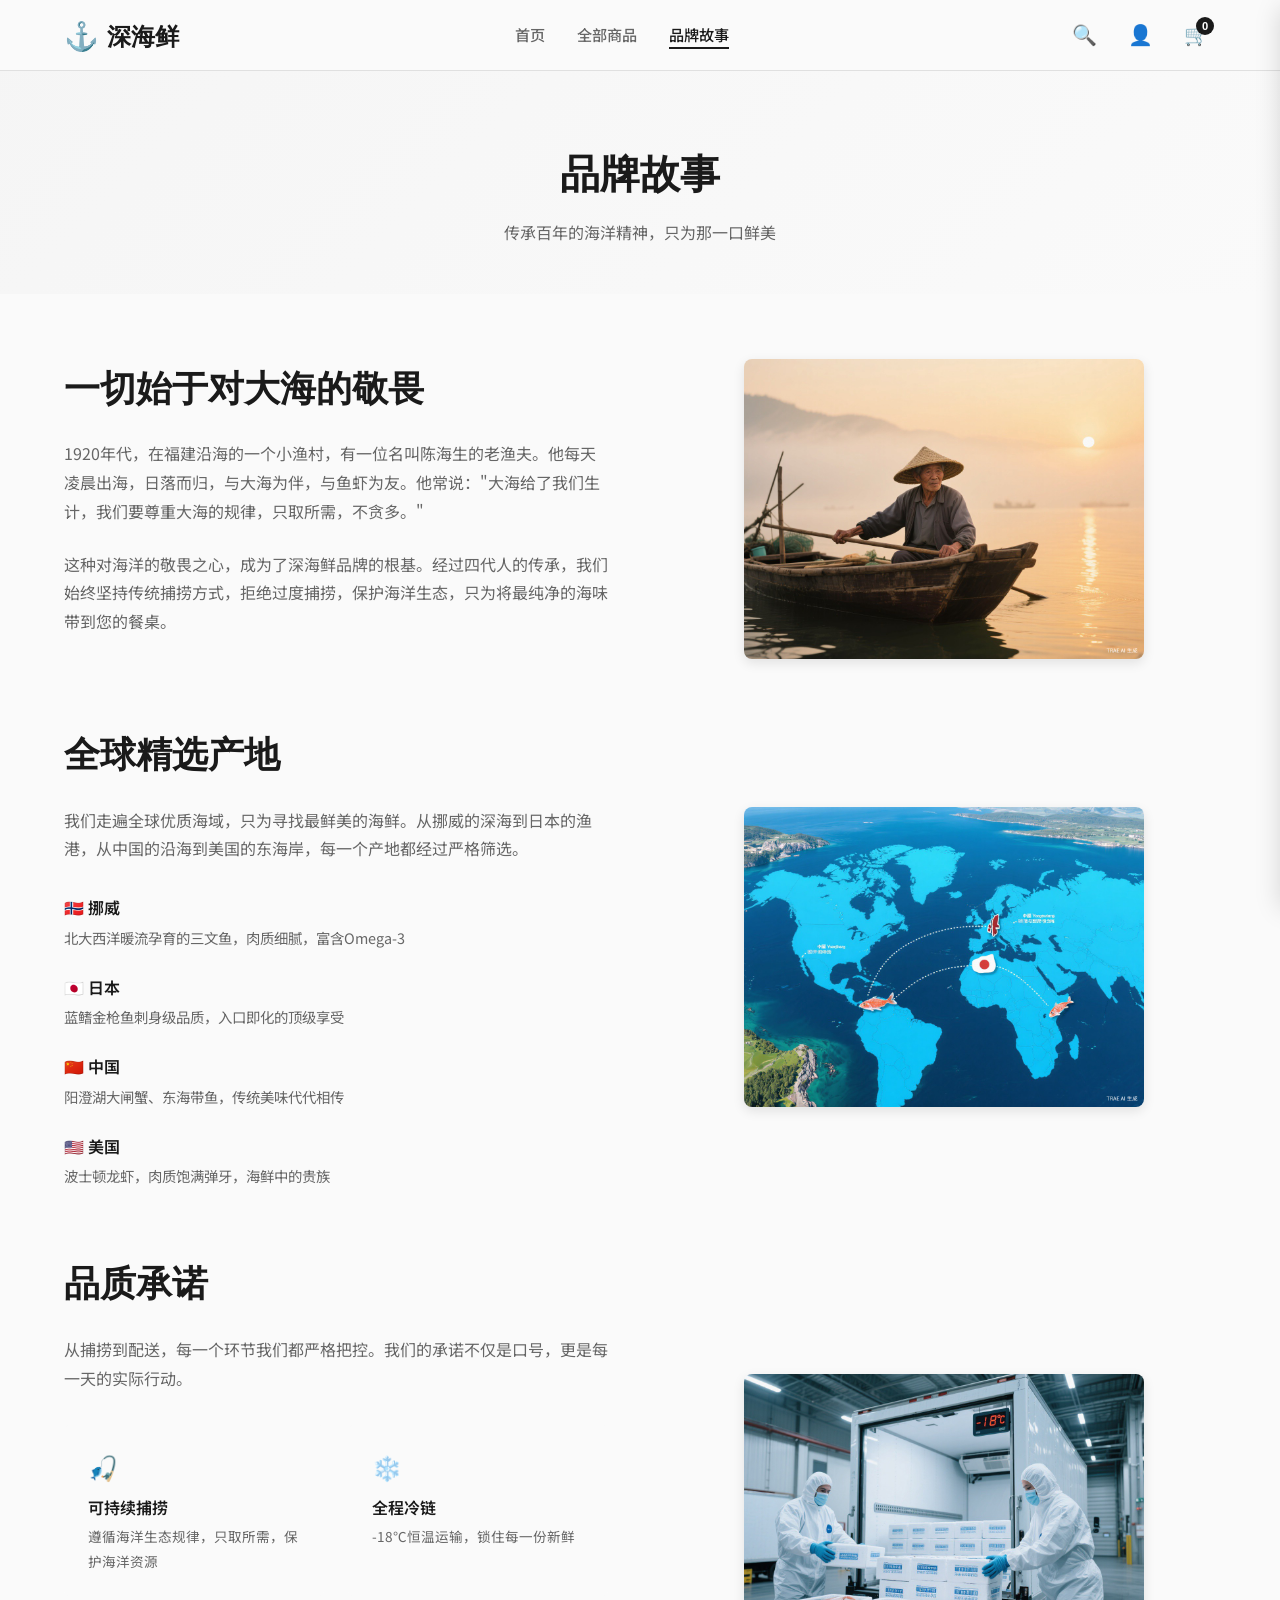
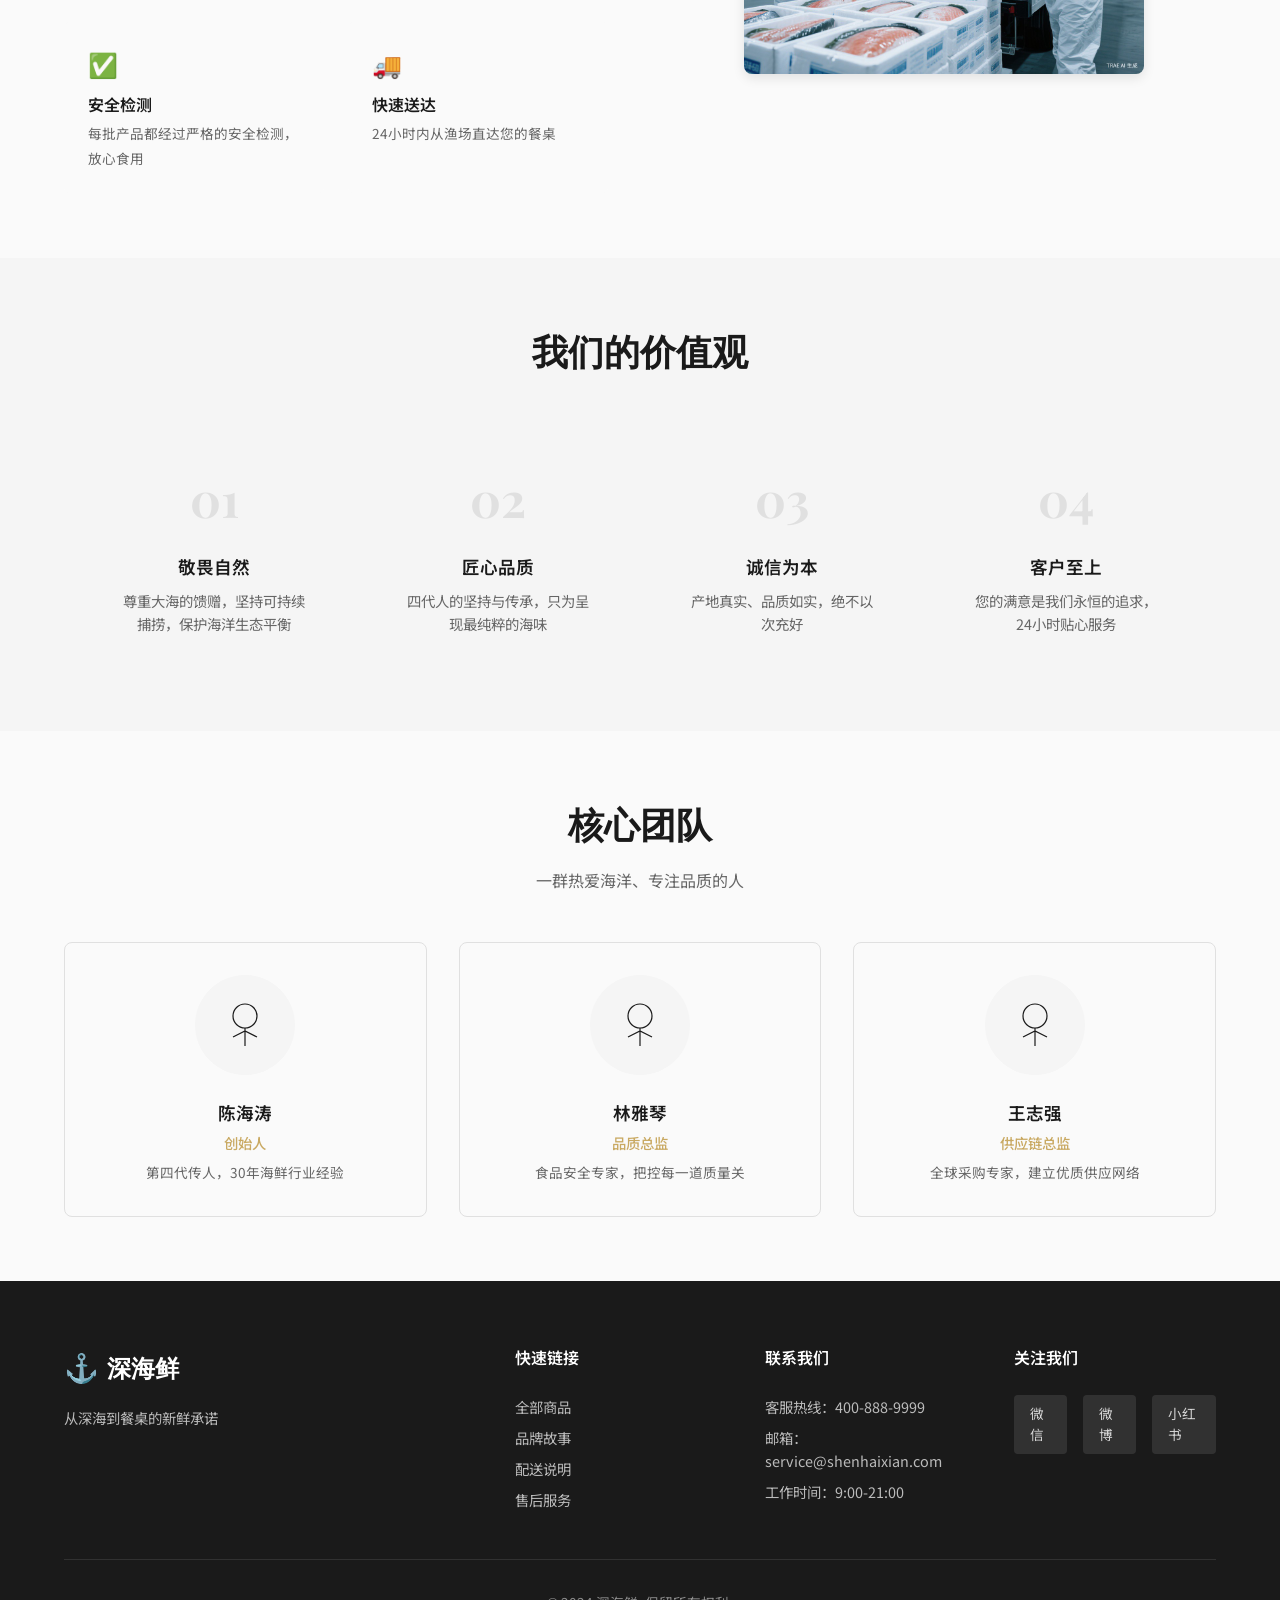
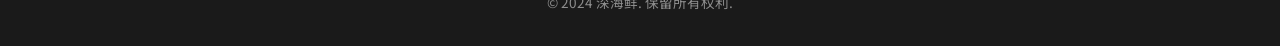
==== commit 85f55505: "Add files via upload Update: 品牌故事替换为真实图片" ====
--- a/about.html
+++ b/about.html
@@ -3,594 +3,278 @@
 <head>
     <meta charset="UTF-8">
     <meta name="viewport" content="width=device-width, initial-scale=1.0">
-    <meta name="description" content="深海承诺品牌故事 - 了解我们的起源、理念和三代渔家人的品质坚守。">
-    <title>品牌故事 - 深海承诺</title>
-    
-    <!-- Google Fonts -->
-    <link rel="preconnect" href="https://fonts.googleapis.com">
-    <link rel="preconnect" href="https://fonts.gstatic.com" crossorigin>
-    <link href="https://fonts.googleapis.com/css2?family=Noto+Sans+SC:wght@400;500;600;700&family=Playfair+Display:wght@400;600;700&display=swap" rel="stylesheet">
-    
-    <!-- Main Stylesheet -->
-    <link rel="stylesheet" href="css/style.css">
+    <title>品牌故事 - 深海鲜</title>
+    <link rel="stylesheet" href="styles.css">
+    <link href="https://fonts.googleapis.com/css2?family=Playfair+Display:wght@400;600;700&family=Noto+Sans+SC:wght@300;400;500;700&display=swap" rel="stylesheet">
 </head>
 <body>
-    <!-- Navigation -->
+    <!-- 导航栏 -->
     <nav class="navbar">
+        <div class="nav-container">
+            <a href="index.html" class="logo">
+                <span class="logo-icon">⚓</span>
+                <span class="logo-text">深海鲜</span>
+            </a>
+            <ul class="nav-menu">
+                <li><a href="index.html">首页</a></li>
+                <li><a href="products.html">全部商品</a></li>
+                <li><a href="about.html" class="active">品牌故事</a></li>
+            </ul>
+            <div class="nav-actions">
+                <button class="icon-btn" id="searchBtn">🔍</button>
+                <button class="icon-btn" id="userBtn">👤</button>
+                <button class="icon-btn cart-btn" id="cartBtn">
+                    🛒
+                    <span class="cart-count">0</span>
+                </button>
+                <button class="mobile-menu-btn" id="mobileMenuBtn">☰</button>
+            </div>
+        </div>
+    </nav>
+
+    <!-- 页面标题 -->
+    <section class="page-header about-header">
         <div class="container">
-            <div class="navbar__inner">
-                <a href="index.html" class="navbar__logo">
-                    <svg class="navbar__logo-icon" viewBox="0 0 40 40" fill="none" xmlns="http://www.w3.org/2000/svg">
-                        <circle cx="20" cy="20" r="18" stroke="#1a1a1a" stroke-width="2"/>
-                        <path d="M20 5 L22 20 L20 35 L18 20 Z" fill="#c9a959"/>
-                        <path d="M5 20 L20 18 L35 20 L20 22 Z" fill="#c9a959"/>
-                        <circle cx="20" cy="20" r="3" fill="#1a1a1a"/>
-                    </svg>
-                    <span class="navbar__logo-text">深海承诺</span>
-                </a>
-                
-                <div class="navbar__nav">
-                    <ul class="navbar__menu">
-                        <li><a href="index.html" class="navbar__link">首页</a></li>
-                        <li><a href="products.html" class="navbar__link">产品列表</a></li>
-                        <li><a href="about.html" class="navbar__link navbar__link--active">品牌故事</a></li>
-                    </ul>
-                    
-                    <div class="navbar__actions">
-                        <button class="navbar__icon-btn" data-search-trigger>
-                            <svg viewBox="0 0 24 24" fill="none" stroke="currentColor" stroke-width="2">
-                                <circle cx="11" cy="11" r="8"/>
-                                <path d="m21 21-4.35-4.35"/>
+            <h1 class="page-title">品牌故事</h1>
+            <p class="page-subtitle">传承百年的海洋精神，只为那一口鲜美</p>
+        </div>
+    </section>
+
+    <!-- 品牌故事内容 -->
+    <section class="about-content">
+        <div class="container">
+            <!-- 创始故事 -->
+            <div class="story-section">
+                <div class="story-text">
+                    <h2 class="section-title">一切始于对大海的敬畏</h2>
+                    <p>1920年代，在福建沿海的一个小渔村，有一位名叫陈海生的老渔夫。他每天凌晨出海，日落而归，与大海为伴，与鱼虾为友。他常说："大海给了我们生计，我们要尊重大海的规律，只取所需，不贪多。"</p>
+                    <p>这种对海洋的敬畏之心，成为了深海鲜品牌的根基。经过四代人的传承，我们始终坚持传统捕捞方式，拒绝过度捕捞，保护海洋生态，只为将最纯净的海味带到您的餐桌。</p>
+                </div>
+                <div class="story-illustration">
+                    <img src="images/fisherman.jpg" alt="老渔夫出海" loading="lazy">
+                </div>
+            </div>
+
+            <!-- 产地介绍 -->
+            <div class="story-section reverse">
+                <div class="story-illustration">
+                    <img src="images/worldmap.jpg" alt="全球产地分布" loading="lazy">
+                </div>
+                <div class="story-text">
+                    <h2 class="section-title">全球精选产地</h2>
+                    <p>我们走遍全球优质海域，只为寻找最鲜美的海鲜。从挪威的深海到日本的渔港，从中国的沿海到美国的东海岸，每一个产地都经过严格筛选。</p>
+                    <div class="origin-list">
+                        <div class="origin-item">
+                            <h4>🇳🇴 挪威</h4>
+                            <p>北大西洋暖流孕育的三文鱼，肉质细腻，富含Omega-3</p>
+                        </div>
+                        <div class="origin-item">
+                            <h4>🇯🇵 日本</h4>
+                            <p>蓝鳍金枪鱼刺身级品质，入口即化的顶级享受</p>
+                        </div>
+                        <div class="origin-item">
+                            <h4>🇨🇳 中国</h4>
+                            <p>阳澄湖大闸蟹、东海带鱼，传统美味代代相传</p>
+                        </div>
+                        <div class="origin-item">
+                            <h4>🇺🇸 美国</h4>
+                            <p>波士顿龙虾，肉质饱满弹牙，海鲜中的贵族</p>
+                        </div>
+                    </div>
+                </div>
+            </div>
+
+            <!-- 品质承诺 -->
+            <div class="story-section">
+                <div class="story-text">
+                    <h2 class="section-title">品质承诺</h2>
+                    <p>从捕捞到配送，每一个环节我们都严格把控。我们的承诺不仅是口号，更是每一天的实际行动。</p>
+                    <div class="promise-grid">
+                        <div class="promise-item">
+                            <div class="promise-icon">🎣</div>
+                            <h4>可持续捕捞</h4>
+                            <p>遵循海洋生态规律，只取所需，保护海洋资源</p>
+                        </div>
+                        <div class="promise-item">
+                            <div class="promise-icon">❄️</div>
+                            <h4>全程冷链</h4>
+                            <p>-18℃恒温运输，锁住每一份新鲜</p>
+                        </div>
+                        <div class="promise-item">
+                            <div class="promise-icon">✅</div>
+                            <h4>安全检测</h4>
+                            <p>每批产品都经过严格的安全检测，放心食用</p>
+                        </div>
+                        <div class="promise-item">
+                            <div class="promise-icon">🚚</div>
+                            <h4>快速送达</h4>
+                            <p>24小时内从渔场直达您的餐桌</p>
+                        </div>
+                    </div>
+                </div>
+                <div class="story-illustration">
+                    <img src="images/coldchain.jpg" alt="冷链配送" loading="lazy">
+                </div>
+            </div>
+
+            <!-- 价值观 -->
+            <div class="values-section">
+                <div class="section-header">
+                    <h2 class="section-title">我们的价值观</h2>
+                </div>
+                <div class="values-grid">
+                    <div class="value-card">
+                        <div class="value-number">01</div>
+                        <h3>敬畏自然</h3>
+                        <p>尊重大海的馈赠，坚持可持续捕捞，保护海洋生态平衡</p>
+                    </div>
+                    <div class="value-card">
+                        <div class="value-number">02</div>
+                        <h3>匠心品质</h3>
+                        <p>四代人的坚持与传承，只为呈现最纯粹的海味</p>
+                    </div>
+                    <div class="value-card">
+                        <div class="value-number">03</div>
+                        <h3>诚信为本</h3>
+                        <p>产地真实、品质如实，绝不以次充好</p>
+                    </div>
+                    <div class="value-card">
+                        <div class="value-number">04</div>
+                        <h3>客户至上</h3>
+                        <p>您的满意是我们永恒的追求，24小时贴心服务</p>
+                    </div>
+                </div>
+            </div>
+
+            <!-- 团队介绍 -->
+            <div class="team-section">
+                <div class="section-header">
+                    <h2 class="section-title">核心团队</h2>
+                    <p class="section-subtitle">一群热爱海洋、专注品质的人</p>
+                </div>
+                <div class="team-grid">
+                    <div class="team-card">
+                        <div class="team-avatar">
+                            <svg viewBox="0 0 100 100" class="avatar-svg">
+                                <circle cx="50" cy="35" r="20" fill="none" stroke="#1a1a1a" stroke-width="2"/>
+                                <path d="M50 55 L50 85 M30 70 L50 60 L70 70" fill="none" stroke="#1a1a1a" stroke-width="2"/>
                             </svg>
-                        </button>
-                        <button class="navbar__icon-btn navbar__user-btn" data-login-trigger>
-                            <svg viewBox="0 0 24 24" fill="none" stroke="currentColor" stroke-width="2">
-                                <path d="M20 21v-2a4 4 0 0 0-4-4H8a4 4 0 0 0-4 4v2"/>
-                                <circle cx="12" cy="7" r="4"/>
+                        </div>
+                        <h4>陈海涛</h4>
+                        <p class="team-role">创始人</p>
+                        <p class="team-desc">第四代传人，30年海鲜行业经验</p>
+                    </div>
+                    <div class="team-card">
+                        <div class="team-avatar">
+                            <svg viewBox="0 0 100 100" class="avatar-svg">
+                                <circle cx="50" cy="35" r="20" fill="none" stroke="#1a1a1a" stroke-width="2"/>
+                                <path d="M50 55 L50 85 M30 70 L50 60 L70 70" fill="none" stroke="#1a1a1a" stroke-width="2"/>
                             </svg>
-                            <span>登录</span>
-                        </button>
-                        <button class="navbar__icon-btn navbar__cart-btn">
-                            <svg viewBox="0 0 24 24" fill="none" stroke="currentColor" stroke-width="2">
-                                <path d="M3 3h2l.4 2M7 13h10l4-8H5.4M7 13L5.4 5M7 13l-2.293 2.293c-.63.63-.184 1.707.707 1.707H17m0 0a2 2 0 100 4 2 2 0 000-4zm-8 2a2 2 0 11-4 0 2 2 0 014 0z"/>
+                        </div>
+                        <h4>林雅琴</h4>
+                        <p class="team-role">品质总监</p>
+                        <p class="team-desc">食品安全专家，把控每一道质量关</p>
+                    </div>
+                    <div class="team-card">
+                        <div class="team-avatar">
+                            <svg viewBox="0 0 100 100" class="avatar-svg">
+                                <circle cx="50" cy="35" r="20" fill="none" stroke="#1a1a1a" stroke-width="2"/>
+                                <path d="M50 55 L50 85 M30 70 L50 60 L70 70" fill="none" stroke="#1a1a1a" stroke-width="2"/>
                             </svg>
-                            <span class="navbar__cart-badge" style="display: none;">0</span>
-                        </button>
-                    </div>
-                    
-                    <button class="navbar__menu-toggle">
-                        <span></span>
-                        <span></span>
-                        <span></span>
-                    </button>
-                </div>
-            </div>
-        </div>
-    </nav>
-
-    <!-- About Hero -->
-    <header class="about-hero">
-        <div class="about-hero__content">
-            <div class="nautical-divider" style="margin-bottom: var(--space-6);">
-                <svg viewBox="0 0 100 100" fill="none" xmlns="http://www.w3.org/2000/svg" style="width: 60px; height: 60px;">
-                    <circle cx="50" cy="50" r="45" stroke="#c9a959" stroke-width="2"/>
-                    <path d="M50 10 L52 50 L50 90 L48 50 Z" fill="#c9a959"/>
-                    <path d="M10 50 L50 48 L90 50 L50 52 Z" fill="#c9a959"/>
-                    <text x="50" y="25" text-anchor="middle" fill="#c9a959" font-size="12" font-family="serif">N</text>
-                </svg>
-            </div>
-            <h1 class="about-hero__title">三代渔家人的<br>品质坚守</h1>
-            <p class="about-hero__subtitle">
-                从东海之滨的一个小渔村，到千万家庭的餐桌<br>
-                我们用三代人的时间，读懂了大海，学会了坚守
-            </p>
-        </div>
-    </header>
-
-    <!-- Story Section 1 -->
-    <section class="about-section">
-        <div class="container">
-            <div class="about-grid">
-                <div class="about-image animate-on-scroll">
-                    <img src="https://images.unsplash.com/photo-1500046955911-2a4d21f3f9e1?w=800&q=80" alt="渔民出海">
-                </div>
-                <div class="about-content animate-on-scroll">
-                    <div class="about-label">
-                        <svg width="16" height="16" viewBox="0 0 24 24" fill="currentColor">
-                            <path d="M12 2L15.09 8.26L22 9.27L17 14.14L18.18 21.02L12 17.77L5.82 21.02L7 14.14L2 9.27L8.91 8.26L12 2Z"/>
-                        </svg>
-                        起源
-                    </div>
-                    <h2 class="about-title">始于东海之滨</h2>
-                    <p class="about-text">
-                        深海承诺的故事，始于东海之滨一个叫石塘的小渔村。我们的创始人老陈，出生在一条渔船上，从小就跟着父亲出海捕鱼。
-                        那时候，他还不明白为什么父亲每次出海前都要对着妈祖像虔诚地拜三拜。
-                        <br><br>
-                        很多年后，老陈才明白，那是对大海的敬畏，是对生命的尊重，更是对每一位食客的承诺。
-                    </p>
-                    <div class="about-features">
-                        <div class="about-feature">
-                            <svg class="about-feature__icon" viewBox="0 0 24 24" fill="none" stroke="currentColor" stroke-width="2">
-                                <path d="M22 11.08V12a10 10 0 1 1-5.93-9.14"/>
-                                <polyline points="22,4 12,14.01 9,11.01"/>
-                            </svg>
-                            <span class="about-feature__text">三代传承的渔家技艺</span>
-                        </div>
-                        <div class="about-feature">
-                            <svg class="about-feature__icon" viewBox="0 0 24 24" fill="none" stroke="currentColor" stroke-width="2">
-                                <path d="M22 11.08V12a10 10 0 1 1-5.93-9.14"/>
-                                <polyline points="22,4 12,14.01 9,11.01"/>
-                            </svg>
-                            <span class="about-feature__text">源自纯净海域</span>
-                        </div>
-                        <div class="about-feature">
-                            <svg class="about-feature__icon" viewBox="0 0 24 24" fill="none" stroke="currentColor" stroke-width="2">
-                                <path d="M22 11.08V12a10 10 0 1 1-5.93-9.14"/>
-                                <polyline points="22,4 12,14.01 9,11.01"/>
-                            </svg>
-                            <span class="about-feature__text">品质始终如一</span>
-                        </div>
-                        <div class="about-feature">
-                            <svg class="about-feature__icon" viewBox="0 0 24 24" fill="none" stroke="currentColor" stroke-width="2">
-                                <path d="M22 11.08V12a10 10 0 1 1-5.93-9.14"/>
-                                <polyline points="22,4 12,14.01 9,11.01"/>
-                            </svg>
-                            <span class="about-feature__text">直达餐桌的承诺</span>
-                        </div>
+                        </div>
+                        <h4>王志强</h4>
+                        <p class="team-role">供应链总监</p>
+                        <p class="team-desc">全球采购专家，建立优质供应网络</p>
                     </div>
                 </div>
             </div>
         </div>
     </section>
 
-    <!-- Quote Section -->
-    <section style="background-color: var(--color-black); color: var(--color-white); padding: var(--space-20) 0; text-align: center;">
-        <div class="container container--narrow">
-            <svg width="60" height="60" viewBox="0 0 24 24" fill="none" stroke="#c9a959" stroke-width="1" style="margin-bottom: var(--space-6); opacity: 0.5;">
-                <path d="M3 21c3 0 7-1 7-8V5c0-1.25-.756-2.017-2-2H4c-1.25 0-2 .75-2 1.972V11c0 1.25.75 2 2 2 1 0 1 0 1 1v1c0 1-1 2-2 2s-1 .008-1 1.031V21"/>
-                <path d="M15 21c3 0 7-1 7-8V5c0-1.25-.757-2.017-2-2h-4c-1.25 0-2 .75-2 1.972V11c0 1.25.75 2 2 2h.75c0 2.25.25 4-2.75 4v3"/>
-            </svg>
-            <blockquote style="font-family: var(--font-heading); font-size: var(--text-3xl); font-style: italic; line-height: 1.6; margin-bottom: var(--space-6);">
-                "人不是为失败而生的，一个人可以被毁灭，但不能被打败。"
-            </blockquote>
-            <cite style="color: var(--color-gray-light); font-size: var(--text-sm);">—— 欧内斯特·海明威《老人与海》</cite>
-        </div>
-    </section>
-
-    <!-- Story Section 2 -->
-    <section class="about-section about-section--alt">
-        <div class="container">
-            <div class="about-grid about-grid--reverse">
-                <div class="about-image animate-on-scroll">
-                    <img src="https://images.unsplash.com/photo-1519046904884-53103b34b206?w=800&q=80" alt="渔港">
-                </div>
-                <div class="about-content animate-on-scroll">
-                    <div class="about-label">
-                        <svg width="16" height="16" viewBox="0 0 24 24" fill="currentColor">
-                            <path d="M12 2L15.09 8.26L22 9.27L17 14.14L18.18 21.02L12 17.77L5.82 21.02L7 14.14L2 9.27L8.91 8.26L12 2Z"/>
-                        </svg>
-                        理念
-                    </div>
-                    <h2 class="about-title">从深海到餐桌</h2>
-                    <p class="about-text">
-                        2010年，老陈的儿子陈海决定用互联网的方式，把父亲的这份坚持带给更多人。他创建了"深海承诺"这个品牌，
-                        希望能用现代的冷链技术，让全国各地的家庭都能品尝到如同刚从海里捞出来一般的鲜美。
-                        <br><br>
-                        每一份海鲜从捕捞上岸，到分拣打包，再到冷链配送，全程不超过24小时。我们相信，好东西值得等待，
-                        但新鲜不需要等待太久。
-                    </p>
-                    <div class="about-features">
-                        <div class="about-feature">
-                            <svg class="about-feature__icon" viewBox="0 0 24 24" fill="none" stroke="currentColor" stroke-width="2">
-                                <circle cx="12" cy="12" r="10"/>
-                                <path d="M12 6v6l4 2"/>
-                            </svg>
-                            <span class="about-feature__text">24小时从海到桌</span>
-                        </div>
-                        <div class="about-feature">
-                            <svg class="about-feature__icon" viewBox="0 0 24 24" fill="none" stroke="currentColor" stroke-width="2">
-                                <rect x="2" y="7" width="20" height="15" rx="2"/>
-                                <path d="M17 7V5a2 2 0 0 0-2-2H9a2 2 0 0 0-2 2v2"/>
-                                <path d="M12 12v3"/>
-                                <path d="M9 12h6"/>
-                            </svg>
-                            <span class="about-feature__text">全程冷链配送</span>
-                        </div>
-                    </div>
-                </div>
-            </div>
-        </div>
-    </section>
-
-    <!-- Origins Section -->
-    <section class="about-section">
-        <div class="container">
-            <div class="nautical-divider">
-                <svg viewBox="0 0 24 24" fill="currentColor">
-                    <path d="M12 2L15.09 8.26L22 9.27L17 14.14L18.18 21.02L12 17.77L5.82 21.02L7 14.14L2 9.27L8.91 8.26L12 2Z"/>
-                </svg>
-            </div>
-            <h2 style="text-align: center; font-family: var(--font-heading); font-size: var(--text-4xl); margin-bottom: var(--space-12);">
-                我们的产地
-            </h2>
-            
-            <div style="display: grid; grid-template-columns: repeat(3, 1fr); gap: var(--space-8);">
-                <div class="about-image animate-on-scroll" style="min-height: 300px;">
-                    <img src="https://images.unsplash.com/photo-1559827260-dc66d52bef19?w=600&q=80" alt="挪威峡湾" style="width: 100%; height: 100%; object-fit: cover;">
-                    <div style="position: absolute; bottom: 0; left: 0; right: 0; background: linear-gradient(transparent, rgba(0,0,0,0.8)); padding: var(--space-6);">
-                        <h3 style="font-family: var(--font-heading); font-size: var(--text-xl); color: white; margin-bottom: var(--space-2);">挪威北极圈海域</h3>
-                        <p style="font-size: var(--text-sm); color: var(--color-gray-light);">纯净冷水，孕育顶级三文鱼</p>
-                    </div>
-                </div>
-                <div class="about-image animate-on-scroll" style="min-height: 300px;">
-                    <img src="https://images.unsplash.com/photo-1544551763-46a013bb70d5?w=600&q=80" alt="日本海" style="width: 100%; height: 100%; object-fit: cover;">
-                    <div style="position: absolute; bottom: 0; left: 0; right: 0; background: linear-gradient(transparent, rgba(0,0,0,0.8)); padding: var(--space-6);">
-                        <h3 style="font-family: var(--font-heading); font-size: var(--text-xl); color: white; margin-bottom: var(--space-2);">日本静冈县</h3>
-                        <p style="font-size: var(--text-sm); color: var(--color-gray-light);">蓝鳍金枪鱼的故乡</p>
-                    </div>
-                </div>
-                <div class="about-image animate-on-scroll" style="min-height: 300px;">
-                    <img src="https://images.unsplash.com/photo-1565680018434-b513d5e5fd47?w=600&q=80" alt="阳澄湖" style="width: 100%; height: 100%; object-fit: cover;">
-                    <div style="position: absolute; bottom: 0; left: 0; right: 0; background: linear-gradient(transparent, rgba(0,0,0,0.8)); padding: var(--space-6);">
-                        <h3 style="font-family: var(--font-heading); font-size: var(--text-xl); color: white; margin-bottom: var(--space-2);">江苏阳澄湖</h3>
-                        <p style="font-size: var(--text-sm); color: var(--color-gray-light);">中华绒螯蟹的顶级产区</p>
-                    </div>
-                </div>
-            </div>
-        </div>
-    </section>
-
-    <!-- Values Section -->
-    <section class="values-section">
-        <div class="container">
-            <h2 style="text-align: center; font-family: var(--font-heading); font-size: var(--text-4xl); margin-bottom: var(--space-4); color: white;">
-                我们的价值观
-            </h2>
-            <p style="text-align: center; color: var(--color-gray-light); margin-bottom: var(--space-12); max-width: 600px; margin-left: auto; margin-right: auto;">
-                这些价值观指导着我们的每一个决策和行动
-            </p>
-            
-            <div class="values-grid">
-                <div class="value-card animate-on-scroll">
-                    <div class="value-card__icon">
-                        <svg viewBox="0 0 24 24" stroke-width="2">
-                            <path d="M12 22s8-4 8-10V5l-8-3-8 3v7c0 6 8 10 8 10z"/>
-                            <path d="M9 12l2 2 4-4"/>
-                        </svg>
-                    </div>
-                    <h3 class="value-card__title">品质至上</h3>
-                    <p class="value-card__text">只选取最优质的海鲜，从源头把控品质是我们的底线。</p>
-                </div>
-                
-                <div class="value-card animate-on-scroll">
-                    <div class="value-card__icon">
-                        <svg viewBox="0 0 24 24" stroke-width="2">
-                            <circle cx="12" cy="12" r="10"/>
-                            <path d="M2 12h20"/>
-                            <path d="M12 2a15.3 15.3 0 0 1 4 10 15.3 15.3 0 0 1-4 10 15.3 15.3 0 0 1-4-10 15.3 15.3 0 0 1 4-10z"/>
-                        </svg>
-                    </div>
-                    <h3 class="value-card__title">透明可溯</h3>
-                    <p class="value-card__text">每一份海鲜都可以追溯到捕捞地点和时间，让餐桌更安心。</p>
-                </div>
-                
-                <div class="value-card animate-on-scroll">
-                    <div class="value-card__icon">
-                        <svg viewBox="0 0 24 24" stroke-width="2">
-                            <path d="M20.84 4.61a5.5 5.5 0 0 0-7.78 0L12 5.67l-1.06-1.06a5.5 5.5 0 0 0-7.78 7.78l1.06 1.06L12 21.23l7.78-7.78 1.06-1.06a5.5 5.5 0 0 0 0-7.78z"/>
-                        </svg>
-                    </div>
-                    <h3 class="value-card__title">客户为本</h3>
-                    <p class="value-card__text">您的满意是我们最大的追求，提供极致的服务体验。</p>
-                </div>
-                
-                <div class="value-card animate-on-scroll">
-                    <div class="value-card__icon">
-                        <svg viewBox="0 0 24 24" stroke-width="2">
-                            <path d="M21 10c0 7-9 13-9 13s-9-6-9-13a9 9 0 0 1 18 0z"/>
-                            <circle cx="12" cy="10" r="3"/>
-                        </svg>
-                    </div>
-                    <h3 class="value-card__title">可持续发展</h3>
-                    <p class="value-card__text">支持可持续渔业，只采购来自可持续渔场的海鲜。</p>
-                </div>
-                
-                <div class="value-card animate-on-scroll">
-                    <div class="value-card__icon">
-                        <svg viewBox="0 0 24 24" stroke-width="2">
-                            <path d="M12 2L15.09 8.26L22 9.27L17 14.14L18.18 21.02L12 17.77L5.82 21.02L7 14.14L2 9.27L8.91 8.26L12 2Z"/>
-                        </svg>
-                    </div>
-                    <h3 class="value-card__title">传承创新</h3>
-                    <p class="value-card__text">保留传统渔家的匠心，同时拥抱现代科技提升品质。</p>
-                </div>
-                
-                <div class="value-card animate-on-scroll">
-                    <div class="value-card__icon">
-                        <svg viewBox="0 0 24 24" stroke-width="2">
-                            <path d="M17 21v-2a4 4 0 0 0-4-4H5a4 4 0 0 0-4 4v2"/>
-                            <circle cx="9" cy="7" r="4"/>
-                            <path d="M23 21v-2a4 4 0 0 0-3-3.87"/>
-                            <path d="M16 3.13a4 4 0 0 1 0 7.75"/>
-                        </svg>
-                    </div>
-                    <h3 class="value-card__title">社区责任</h3>
-                    <p class="value-card__text">支持沿海渔村发展，帮助渔民增加收入来源。</p>
-                </div>
-            </div>
-        </div>
-    </section>
-
-    <!-- Quality Promise Section -->
-    <section class="about-section about-section--alt">
-        <div class="container">
-            <div class="about-grid">
-                <div class="about-content animate-on-scroll">
-                    <div class="about-label">
-                        <svg width="16" height="16" viewBox="0 0 24 24" fill="currentColor">
-                            <path d="M12 2L15.09 8.26L22 9.27L17 14.14L18.18 21.02L12 17.77L5.82 21.02L7 14.14L2 9.27L8.91 8.26L12 2Z"/>
-                        </svg>
-                        承诺
-                    </div>
-                    <h2 class="about-title">品质承诺</h2>
-                    <p class="about-text">
-                        从深海到您的餐桌，我们承诺每一个环节都做到最好。每一份海鲜都经过严格筛选，
-                        全程冷链配送，确保新鲜直达。
-                    </p>
-                    <div class="about-features">
-                        <div class="about-feature">
-                            <svg class="about-feature__icon" viewBox="0 0 24 24" fill="none" stroke="currentColor" stroke-width="2">
-                                <rect x="2" y="7" width="20" height="15" rx="2"/>
-                                <path d="M17 7V5a2 2 0 0 0-2-2H9a2 2 0 0 0-2 2v2"/>
-                                <path d="M12 12v3"/>
-                                <path d="M9 12h6"/>
-                            </svg>
-                            <span class="about-feature__text">全程2-8°C冷链配送</span>
-                        </div>
-                        <div class="about-feature">
-                            <svg class="about-feature__icon" viewBox="0 0 24 24" fill="none" stroke="currentColor" stroke-width="2">
-                                <path d="M12 22s8-4 8-10V5l-8-3-8 3v7c0 6 8 10 8 10z"/>
-                            </svg>
-                            <span class="about-feature__text">严格品控，不合格即淘汰</span>
-                        </div>
-                        <div class="about-feature">
-                            <svg class="about-feature__icon" viewBox="0 0 24 24" fill="none" stroke="currentColor" stroke-width="2">
-                                <circle cx="12" cy="12" r="10"/>
-                                <path d="M12 6v6l4 2"/>
-                            </svg>
-                            <span class="about-feature__text">24小时内从海到桌</span>
-                        </div>
-                        <div class="about-feature">
-                            <svg class="about-feature__icon" viewBox="0 0 24 24" fill="none" stroke="currentColor" stroke-width="2">
-                                <path d="M3 9l9-7 9 7v11a2 2 0 0 1-2 2H5a2 2 0 0 1-2-2z"/>
-                                <polyline points="9 22 9 12 15 12 15 22"/>
-                            </svg>
-                            <span class="about-feature__text">7天无理由退换货</span>
-                        </div>
-                    </div>
-                </div>
-                <div class="about-image animate-on-scroll">
-                    <img src="https://images.unsplash.com/photo-1615141982883-c7ad0e69fd62?w=800&q=80" alt="海鲜打包">
-                </div>
-            </div>
-        </div>
-    </section>
-
-    <!-- CTA Section -->
-    <section style="background-color: var(--color-cream); padding: var(--space-20) 0; text-align: center;">
-        <div class="container container--narrow">
-            <h2 style="font-family: var(--font-heading); font-size: var(--text-4xl); margin-bottom: var(--space-6);">
-                准备好品尝来自深海的鲜美了吗？
-            </h2>
-            <p style="color: var(--color-gray-medium); margin-bottom: var(--space-8); max-width: 500px; margin-left: auto; margin-right: auto;">
-                浏览我们精选的优质海鲜产品，让大海的鲜美直达您的餐桌
-            </p>
-            <a href="products.html" class="btn btn--primary btn--lg">
-                浏览全部产品
-                <svg width="20" height="20" viewBox="0 0 24 24" fill="none" stroke="currentColor" stroke-width="2">
-                    <path d="M5 12h14M12 5l7 7-7 7"/>
-                </svg>
-            </a>
-        </div>
-    </section>
-
-    <!-- Footer -->
+    <!-- 页脚 -->
     <footer class="footer">
         <div class="container">
-            <div class="footer__grid">
-                <div class="footer__brand">
-                    <div class="footer__logo">
-                        <svg class="footer__logo-icon" viewBox="0 0 48 48" fill="none" xmlns="http://www.w3.org/2000/svg">
-                            <circle cx="24" cy="24" r="22" stroke="#c9a959" stroke-width="2"/>
-                            <path d="M24 6 L26 24 L24 42 L22 24 Z" fill="#c9a959"/>
-                            <path d="M6 24 L24 22 L42 24 L24 26 Z" fill="#c9a959"/>
-                            <circle cx="24" cy="24" r="4" fill="#1a1a1a"/>
-                        </svg>
-                        <span class="footer__logo-text" style="color: white;">深海承诺</span>
-                    </div>
-                    <p class="footer__desc">
-                        从深海到餐桌的新鲜承诺。三代渔家人的品质坚守，只为呈上最鲜美的那一口。
-                    </p>
-                    <div class="footer__social">
-                        <a href="#" class="footer__social-link" aria-label="微信">
-                            <svg viewBox="0 0 24 24">
-                                <path d="M8.5 11a1.5 1.5 0 100-3 1.5 1.5 0 000 3zm5 0a1.5 1.5 0 100-3 1.5 1.5 0 000 3z"/>
-                                <path d="M12 2C6.48 2 2 6.04 2 11c0 2.76 1.36 5.22 3.5 6.83V22l4.07-2.24c.83.23 1.71.37 2.61.4.23-1.17.61-2.28 1.12-3.3-.78-.44-1.3-1.12-1.3-1.92 0-1.2.98-2.18 2.18-2.18.62 0 1.17.25 1.58.64C17.85 8.57 19.8 7.4 21 5.8c.1-.02.2-.03.3-.03 1.1 0 2 .9 2 2s-.9 2-2 2c-.1 0-.2 0-.3-.03-1.2 1.6-3.15 2.77-5.02 3.44-.41-.39-.96-.64-1.58-.64-1.2 0-2.18.98-2.18 2.18 0 .8.52 1.48 1.3 1.92-.51 1.02-.89 2.13-1.12 3.3-.9-.03-1.78-.17-2.61-.4L2.5 22v-4.17C4.64 16.22 6 13.76 6 11c0-4.96 4.48-9 10-9s10 4.04 10 9c0 4.96-4.48 9-10 9"/>
-                            </svg>
-                        </a>
-                        <a href="#" class="footer__social-link" aria-label="微博">
-                            <svg viewBox="0 0 24 24">
-                                <circle cx="12" cy="12" r="10"/>
-                                <path d="M8.5 15c-1.5 1-2.5 1.5-4 1.5 3 0 5-2 5-5 0-.5 0-1-.2-1.5.5.5 1.5 1.5 1.5 3" fill="currentColor"/>
-                                <ellipse cx="18" cy="6" rx="2" ry="4" fill="currentColor"/>
-                            </svg>
-                        </a>
-                        <a href="#" class="footer__social-link" aria-label="小红书">
-                            <svg viewBox="0 0 24 24">
-                                <rect x="3" y="3" width="18" height="18" rx="4"/>
-                                <path d="M7 14l3-3 2 2 4-4" stroke="white" stroke-width="2" fill="none"/>
-                                <circle cx="17" cy="7" r="2" fill="white"/>
-                            </svg>
-                        </a>
-                    </div>
-                </div>
-                
-                <div class="footer__column">
-                    <h4 class="footer__title">快速链接</h4>
-                    <div class="footer__links">
-                        <a href="index.html" class="footer__link">首页</a>
-                        <a href="products.html" class="footer__link">产品列表</a>
-                        <a href="about.html" class="footer__link">品牌故事</a>
-                        <a href="#" class="footer__link">新闻资讯</a>
-                    </div>
-                </div>
-                
-                <div class="footer__column">
-                    <h4 class="footer__title">帮助中心</h4>
-                    <div class="footer__links">
-                        <a href="#" class="footer__link">配送说明</a>
-                        <a href="#" class="footer__link">退换政策</a>
-                        <a href="#" class="footer__link">常见问题</a>
-                        <a href="#" class="footer__link">联系客服</a>
-                    </div>
-                </div>
-                
-                <div class="footer__column">
-                    <h4 class="footer__title">联系我们</h4>
-                    <div class="footer__contact-item">
-                        <svg viewBox="0 0 24 24" fill="none" stroke="currentColor" stroke-width="2">
-                            <path d="M22 16.92v3a2 2 0 0 1-2.18 2 19.79 19.79 0 0 1-8.63-3.07 19.5 19.5 0 0 1-6-6 19.79 19.79 0 0 1-3.07-8.67A2 2 0 0 1 4.11 2h3a2 2 0 0 1 2 1.72 12.84 12.84 0 0 0 .7 2.81 2 2 0 0 1-.45 2.11L8.09 9.91a16 16 0 0 0 6 6l1.27-1.27a2 2 0 0 1 2.11-.45 12.84 12.84 0 0 0 2.81.7A2 2 0 0 1 22 16.92z"/>
-                        </svg>
-                        <span>400-888-8888</span>
-                    </div>
-                    <div class="footer__contact-item">
-                        <svg viewBox="0 0 24 24" fill="none" stroke="currentColor" stroke-width="2">
-                            <path d="M4 4h16c1.1 0 2 .9 2 2v12c0 1.1-.9 2-2 2H4c-1.1 0-2-.9-2-2V6c0-1.1.9-2 2-2z"/>
-                            <polyline points="22,6 12,13 2,6"/>
-                        </svg>
-                        <span>service@deepsea.com</span>
-                    </div>
-                    <div class="footer__contact-item">
-                        <svg viewBox="0 0 24 24" fill="none" stroke="currentColor" stroke-width="2">
-                            <path d="M21 10c0 7-9 13-9 13s-9-6-9-13a9 9 0 0 1 18 0z"/>
-                            <circle cx="12" cy="10" r="3"/>
-                        </svg>
-                        <span>上海市浦东新区海洋路888号</span>
-                    </div>
-                </div>
-            </div>
-            
-            <div class="footer__bottom">
-                <p class="footer__copyright">© 2026 深海承诺 DeepSea Promise. 保留所有权利.</p>
-                <div class="footer__payment">
-                    <div class="footer__payment-icon">微</div>
-                    <div class="footer__payment-icon">支</div>
-                    <div class="footer__payment-icon">银</div>
-                </div>
+            <div class="footer-grid">
+                <div class="footer-brand">
+                    <a href="index.html" class="logo">
+                        <span class="logo-icon">⚓</span>
+                        <span class="logo-text">深海鲜</span>
+                    </a>
+                    <p>从深海到餐桌的新鲜承诺</p>
+                </div>
+                <div class="footer-links">
+                    <h4>快速链接</h4>
+                    <ul>
+                        <li><a href="products.html">全部商品</a></li>
+                        <li><a href="about.html">品牌故事</a></li>
+                        <li><a href="#">配送说明</a></li>
+                        <li><a href="#">售后服务</a></li>
+                    </ul>
+                </div>
+                <div class="footer-links">
+                    <h4>联系我们</h4>
+                    <ul>
+                        <li>客服热线：400-888-9999</li>
+                        <li>邮箱：service@shenhaixian.com</li>
+                        <li>工作时间：9:00-21:00</li>
+                    </ul>
+                </div>
+                <div class="footer-social">
+                    <h4>关注我们</h4>
+                    <div class="social-links">
+                        <a href="#" class="social-link">微信</a>
+                        <a href="#" class="social-link">微博</a>
+                        <a href="#" class="social-link">小红书</a>
+                    </div>
+                </div>
+            </div>
+            <div class="footer-bottom">
+                <p>&copy; 2024 深海鲜. 保留所有权利.</p>
             </div>
         </div>
     </footer>
 
-    <!-- Auth Modal -->
-    <div class="modal-overlay auth-modal">
-        <div class="modal">
-            <button class="modal__close" aria-label="关闭">
-                <svg viewBox="0 0 24 24" fill="none" stroke="currentColor" stroke-width="2">
-                    <line x1="18" y1="6" x2="6" y2="18"/>
-                    <line x1="6" y1="6" x2="18" y2="18"/>
-                </svg>
-            </button>
-            
-            <h2 class="modal__title">欢迎来到深海承诺</h2>
-            
-            <div class="modal__tabs">
-                <button class="modal__tab modal__tab--active auth-modal__login-tab">登录</button>
-                <button class="modal__tab auth-modal__register-tab">注册</button>
-            </div>
-            
-            <form class="modal__form modal__form--active auth-modal__login-form">
+    <!-- 购物车侧边栏 -->
+    <div class="cart-sidebar" id="cartSidebar">
+        <div class="cart-header">
+            <h3>购物车</h3>
+            <button class="close-btn" id="closeCart">×</button>
+        </div>
+        <div class="cart-items" id="cartItems">
+            <!-- 购物车商品将动态插入这里 -->
+        </div>
+        <div class="cart-footer">
+            <div class="cart-total">
+                <span>总计：</span>
+                <span class="total-price" id="cartTotal">¥0</span>
+            </div>
+            <button class="btn btn-primary btn-full">去结算</button>
+        </div>
+    </div>
+    <div class="cart-overlay" id="cartOverlay"></div>
+
+    <!-- 登录弹窗 -->
+    <div class="modal" id="loginModal">
+        <div class="modal-content">
+            <div class="modal-header">
+                <h3>会员登录</h3>
+                <button class="close-btn" id="closeLogin">×</button>
+            </div>
+            <form class="login-form">
                 <div class="form-group">
-                    <label class="form-label" for="login-email">邮箱</label>
-                    <input type="email" id="login-email" name="email" class="form-input" placeholder="请输入邮箱地址" required>
+                    <label>手机号</label>
+                    <input type="tel" placeholder="请输入手机号">
                 </div>
                 <div class="form-group">
-                    <label class="form-label" for="login-password">密码</label>
-                    <input type="password" id="login-password" name="password" class="form-input" placeholder="请输入密码" required>
-                </div>
-                <button type="submit" class="btn btn--primary btn--full form-submit">登录</button>
+                    <label>密码</label>
+                    <input type="password" placeholder="请输入密码">
+                </div>
+                <button type="submit" class="btn btn-primary btn-full">登录</button>
+                <p class="form-hint">还没有账号？<a href="#">立即注册</a></p>
             </form>
-            
-            <form class="modal__form auth-modal__register-form">
-                <div class="form-group">
-                    <label class="form-label" for="register-username">用户名</label>
-                    <input type="text" id="register-username" name="username" class="form-input" placeholder="请输入用户名" required>
-                </div>
-                <div class="form-group">
-                    <label class="form-label" for="register-email">邮箱</label>
-                    <input type="email" id="register-email" name="email" class="form-input" placeholder="请输入邮箱地址" required>
-                </div>
-                <div class="form-group">
-                    <label class="form-label" for="register-phone">手机号</label>
-                    <input type="tel" id="register-phone" name="phone" class="form-input" placeholder="请输入手机号" required>
-                </div>
-                <div class="form-group">
-                    <label class="form-label" for="register-password">密码</label>
-                    <input type="password" id="register-password" name="password" class="form-input" placeholder="请输入密码（至少6位）" required>
-                </div>
-                <div class="form-group">
-                    <label class="form-label" for="register-confirm">确认密码</label>
-                    <input type="password" id="register-confirm" name="confirmPassword" class="form-input" placeholder="请再次输入密码" required>
-                </div>
-                <button type="submit" class="btn btn--primary btn--full form-submit">注册</button>
-            </form>
         </div>
     </div>
 
-    <!-- Cart Sidebar -->
-    <div class="cart-overlay"></div>
-    <aside class="cart-sidebar">
-        <div class="cart-sidebar__header">
-            <h3 class="cart-sidebar__title">购物车</h3>
-            <button class="cart-sidebar__close" aria-label="关闭">
-                <svg viewBox="0 0 24 24" fill="none" stroke="currentColor" stroke-width="2">
-                    <line x1="18" y1="6" x2="6" y2="18"/>
-                    <line x1="6" y1="6" x2="18" y2="18"/>
-                </svg>
-            </button>
-        </div>
-        <div class="cart-sidebar__items">
-        </div>
-        <div class="cart-sidebar__footer" style="display: none;">
-            <div class="cart-sidebar__subtotal">
-                <span class="cart-sidebar__subtotal-label">小计</span>
-                <span class="cart-sidebar__subtotal-value">¥0.00</span>
-            </div>
-            <button class="btn btn--primary btn--full cart-sidebar__checkout">去结算</button>
-        </div>
-    </aside>
-
-    <!-- Search Modal -->
-    <div class="search-modal">
-        <button class="search-modal__close" aria-label="关闭">
-            <svg viewBox="0 0 24 24" fill="none" stroke="currentColor" stroke-width="2">
-                <line x1="18" y1="6" x2="6" y2="18"/>
-                <line x1="6" y1="6" x2="18" y2="18"/>
-            </svg>
-        </button>
-        <div class="search-modal__inner">
-            <div class="search-modal__input-wrap">
-                <svg class="search-modal__icon" viewBox="0 0 24 24" fill="none" stroke="currentColor" stroke-width="2">
-                    <circle cx="11" cy="11" r="8"/>
-                    <path d="m21 21-4.35-4.35"/>
-                </svg>
-                <input type="text" class="search-modal__input" placeholder="搜索海鲜产品...">
-            </div>
-            <div class="search-modal__results">
-            </div>
-        </div>
-    </div>
-
-    <!-- JavaScript -->
-    <script src="js/main.js"></script>
+    <script src="script.js"></script>
 </body>
-</html>
+</html>
--- a/styles.css
+++ b/styles.css
@@ -0,0 +1,1446 @@
+/* ===== 基础样式 ===== */
+:root {
+    --color-primary: #1a1a1a;
+    --color-secondary: #333;
+    --color-accent: #c9a962;
+    --color-bg: #fafafa;
+    --color-bg-alt: #f5f5f5;
+    --color-text: #1a1a1a;
+    --color-text-light: #666;
+    --color-text-muted: #999;
+    --color-border: #e0e0e0;
+    --color-white: #ffffff;
+    
+    --font-heading: 'Playfair Display', serif;
+    --font-body: 'Noto Sans SC', sans-serif;
+    
+    --spacing-xs: 0.5rem;
+    --spacing-sm: 1rem;
+    --spacing-md: 1.5rem;
+    --spacing-lg: 2rem;
+    --spacing-xl: 3rem;
+    --spacing-xxl: 4rem;
+    
+    --radius-sm: 4px;
+    --radius-md: 8px;
+    --radius-lg: 12px;
+    
+    --shadow-sm: 0 2px 4px rgba(0,0,0,0.05);
+    --shadow-md: 0 4px 12px rgba(0,0,0,0.1);
+    --shadow-lg: 0 8px 24px rgba(0,0,0,0.15);
+    
+    --transition: all 0.3s ease;
+}
+
+* {
+    margin: 0;
+    padding: 0;
+    box-sizing: border-box;
+}
+
+html {
+    scroll-behavior: smooth;
+}
+
+body {
+    font-family: var(--font-body);
+    font-size: 16px;
+    line-height: 1.6;
+    color: var(--color-text);
+    background-color: var(--color-bg);
+}
+
+.container {
+    max-width: 1200px;
+    margin: 0 auto;
+    padding: 0 var(--spacing-md);
+}
+
+a {
+    text-decoration: none;
+    color: inherit;
+    transition: var(--transition);
+}
+
+ul {
+    list-style: none;
+}
+
+img {
+    max-width: 100%;
+    height: auto;
+}
+
+/* ===== 按钮样式 ===== */
+.btn {
+    display: inline-flex;
+    align-items: center;
+    justify-content: center;
+    padding: 0.75rem 1.5rem;
+    font-family: var(--font-body);
+    font-size: 0.9rem;
+    font-weight: 500;
+    border: none;
+    border-radius: var(--radius-sm);
+    cursor: pointer;
+    transition: var(--transition);
+    text-transform: uppercase;
+    letter-spacing: 0.5px;
+}
+
+.btn-primary {
+    background-color: var(--color-primary);
+    color: var(--color-white);
+}
+
+.btn-primary:hover {
+    background-color: var(--color-secondary);
+    transform: translateY(-2px);
+    box-shadow: var(--shadow-md);
+}
+
+.btn-secondary {
+    background-color: transparent;
+    color: var(--color-primary);
+    border: 2px solid var(--color-primary);
+}
+
+.btn-secondary:hover {
+    background-color: var(--color-primary);
+    color: var(--color-white);
+}
+
+.btn-outline {
+    background-color: transparent;
+    color: var(--color-primary);
+    border: 1px solid var(--color-border);
+}
+
+.btn-outline:hover {
+    border-color: var(--color-primary);
+}
+
+.btn-full {
+    width: 100%;
+}
+
+/* ===== 导航栏 ===== */
+.navbar {
+    position: fixed;
+    top: 0;
+    left: 0;
+    right: 0;
+    z-index: 1000;
+    background-color: rgba(250, 250, 250, 0.95);
+    backdrop-filter: blur(10px);
+    border-bottom: 1px solid var(--color-border);
+}
+
+.nav-container {
+    max-width: 1200px;
+    margin: 0 auto;
+    padding: 0 var(--spacing-md);
+    display: flex;
+    align-items: center;
+    justify-content: space-between;
+    height: 70px;
+}
+
+.logo {
+    display: flex;
+    align-items: center;
+    gap: 0.5rem;
+    font-family: var(--font-heading);
+    font-size: 1.5rem;
+    font-weight: 600;
+}
+
+.logo-icon {
+    font-size: 1.75rem;
+}
+
+.nav-menu {
+    display: flex;
+    gap: var(--spacing-lg);
+}
+
+.nav-menu a {
+    font-size: 0.95rem;
+    font-weight: 500;
+    color: var(--color-text-light);
+    position: relative;
+}
+
+.nav-menu a:hover,
+.nav-menu a.active {
+    color: var(--color-primary);
+}
+
+.nav-menu a.active::after {
+    content: '';
+    position: absolute;
+    bottom: -4px;
+    left: 0;
+    right: 0;
+    height: 2px;
+    background-color: var(--color-primary);
+}
+
+.nav-actions {
+    display: flex;
+    align-items: center;
+    gap: var(--spacing-sm);
+}
+
+.icon-btn {
+    width: 40px;
+    height: 40px;
+    display: flex;
+    align-items: center;
+    justify-content: center;
+    background: none;
+    border: none;
+    font-size: 1.25rem;
+    cursor: pointer;
+    border-radius: var(--radius-sm);
+    transition: var(--transition);
+    position: relative;
+}
+
+.icon-btn:hover {
+    background-color: var(--color-bg-alt);
+}
+
+.cart-btn .cart-count {
+    position: absolute;
+    top: 2px;
+    right: 2px;
+    width: 18px;
+    height: 18px;
+    background-color: var(--color-primary);
+    color: var(--color-white);
+    font-size: 0.7rem;
+    font-weight: 600;
+    border-radius: 50%;
+    display: flex;
+    align-items: center;
+    justify-content: center;
+}
+
+.mobile-menu-btn {
+    display: none;
+}
+
+/* ===== Hero区域 ===== */
+.hero {
+    min-height: 100vh;
+    display: flex;
+    flex-direction: column;
+    align-items: center;
+    justify-content: center;
+    position: relative;
+    padding-top: 70px;
+    background: linear-gradient(180deg, var(--color-bg) 0%, var(--color-bg-alt) 100%);
+    overflow: hidden;
+}
+
+.hero-bg {
+    position: absolute;
+    top: 0;
+    left: 0;
+    right: 0;
+    bottom: 0;
+    opacity: 0.1;
+}
+
+.wave-pattern {
+    position: absolute;
+    bottom: 0;
+    left: 0;
+    right: 0;
+    height: 200px;
+    background: url("data:image/svg+xml,%3Csvg xmlns='http://www.w3.org/2000/svg' viewBox='0 0 1440 320'%3E%3Cpath fill='%231a1a1a' fill-opacity='0.1' d='M0,192L48,197.3C96,203,192,213,288,229.3C384,245,480,267,576,250.7C672,235,768,181,864,181.3C960,181,1056,235,1152,234.7C1248,235,1344,181,1392,154.7L1440,128L1440,320L1392,320C1344,320,1248,320,1152,320C1056,320,960,320,864,320C768,320,672,320,576,320C480,320,384,320,288,320C192,320,96,320,48,320L0,320Z'%3E%3C/path%3E%3C/svg%3E") no-repeat bottom;
+    background-size: cover;
+}
+
+.hero-content {
+    text-align: center;
+    z-index: 1;
+    padding: var(--spacing-xl);
+}
+
+.hero-illustration {
+    margin-bottom: var(--spacing-lg);
+}
+
+.fishing-scene {
+    width: 100%;
+    max-width: 400px;
+    height: auto;
+}
+
+.hero-title {
+    font-family: var(--font-heading);
+    font-size: 3rem;
+    font-weight: 700;
+    line-height: 1.2;
+    margin-bottom: var(--spacing-md);
+    color: var(--color-primary);
+}
+
+.hero-subtitle {
+    font-size: 1.1rem;
+    color: var(--color-text-light);
+    margin-bottom: var(--spacing-xl);
+    max-width: 500px;
+    margin-left: auto;
+    margin-right: auto;
+}
+
+.hero-actions {
+    display: flex;
+    gap: var(--spacing-md);
+    justify-content: center;
+}
+
+.scroll-indicator {
+    position: absolute;
+    bottom: var(--spacing-xl);
+    left: 50%;
+    transform: translateX(-50%);
+    text-align: center;
+    color: var(--color-text-muted);
+    font-size: 0.85rem;
+}
+
+.scroll-arrow {
+    width: 24px;
+    height: 24px;
+    border-right: 2px solid var(--color-text-muted);
+    border-bottom: 2px solid var(--color-text-muted);
+    transform: rotate(45deg);
+    margin: var(--spacing-xs) auto 0;
+    animation: bounce 2s infinite;
+}
+
+@keyframes bounce {
+    0%, 20%, 50%, 80%, 100% { transform: translateY(0) rotate(45deg); }
+    40% { transform: translateY(-10px) rotate(45deg); }
+    60% { transform: translateY(-5px) rotate(45deg); }
+}
+
+/* ===== 通用区块标题 ===== */
+.section-header {
+    text-align: center;
+    margin-bottom: var(--spacing-xl);
+}
+
+.section-title {
+    font-family: var(--font-heading);
+    font-size: 2.25rem;
+    font-weight: 600;
+    margin-bottom: var(--spacing-sm);
+    color: var(--color-primary);
+}
+
+.section-subtitle {
+    font-size: 1rem;
+    color: var(--color-text-light);
+}
+
+.view-all {
+    display: inline-flex;
+    align-items: center;
+    gap: 0.25rem;
+    font-size: 0.9rem;
+    font-weight: 500;
+    color: var(--color-primary);
+    margin-top: var(--spacing-sm);
+}
+
+.view-all:hover {
+    gap: 0.5rem;
+}
+
+/* ===== 产品分类 ===== */
+.categories {
+    padding: var(--spacing-xxl) 0;
+    background-color: var(--color-white);
+}
+
+.category-grid {
+    display: grid;
+    grid-template-columns: repeat(2, 1fr);
+    gap: var(--spacing-lg);
+    max-width: 800px;
+    margin: 0 auto;
+}
+
+.category-card {
+    display: flex;
+    flex-direction: column;
+    align-items: center;
+    padding: var(--spacing-xl);
+    background-color: var(--color-bg);
+    border: 1px solid var(--color-border);
+    border-radius: var(--radius-lg);
+    transition: var(--transition);
+}
+
+.category-card:hover {
+    transform: translateY(-4px);
+    box-shadow: var(--shadow-lg);
+    border-color: var(--color-primary);
+}
+
+.category-illustration {
+    margin-bottom: var(--spacing-md);
+}
+
+.category-icon {
+    width: 120px;
+    height: 80px;
+}
+
+.category-card h3 {
+    font-family: var(--font-heading);
+    font-size: 1.5rem;
+    margin-bottom: var(--spacing-xs);
+}
+
+.category-card p {
+    font-size: 0.9rem;
+    color: var(--color-text-light);
+    margin-bottom: var(--spacing-sm);
+}
+
+.product-count {
+    font-size: 0.85rem;
+    font-weight: 600;
+    color: var(--color-accent);
+}
+
+/* ===== 特色服务 ===== */
+.features {
+    padding: var(--spacing-xxl) 0;
+    background-color: var(--color-bg-alt);
+}
+
+.feature-grid {
+    display: grid;
+    grid-template-columns: repeat(4, 1fr);
+    gap: var(--spacing-lg);
+}
+
+.feature-item {
+    text-align: center;
+    padding: var(--spacing-lg);
+}
+
+.feature-icon {
+    font-size: 2.5rem;
+    margin-bottom: var(--spacing-sm);
+}
+
+.feature-item h3 {
+    font-size: 1.1rem;
+    font-weight: 600;
+    margin-bottom: var(--spacing-xs);
+}
+
+.feature-item p {
+    font-size: 0.9rem;
+    color: var(--color-text-light);
+}
+
+/* ===== 热销产品 ===== */
+.featured-products {
+    padding: var(--spacing-xxl) 0;
+    background-color: var(--color-white);
+}
+
+.product-grid {
+    display: grid;
+    grid-template-columns: repeat(4, 1fr);
+    gap: var(--spacing-lg);
+}
+
+.product-card {
+    background-color: var(--color-bg);
+    border: 1px solid var(--color-border);
+    border-radius: var(--radius-md);
+    overflow: hidden;
+    transition: var(--transition);
+}
+
+.product-card:hover {
+    transform: translateY(-4px);
+    box-shadow: var(--shadow-md);
+}
+
+.product-image {
+    position: relative;
+    aspect-ratio: 4/3;
+    background-color: var(--color-bg-alt);
+    overflow: hidden;
+}
+
+.product-image img {
+    width: 100%;
+    height: 100%;
+    object-fit: cover;
+    transition: transform 0.3s ease;
+}
+
+.product-card:hover .product-image img {
+    transform: scale(1.05);
+}
+
+.product-tag {
+    position: absolute;
+    top: var(--spacing-sm);
+    left: var(--spacing-sm);
+    padding: 0.25rem 0.5rem;
+    background-color: var(--color-primary);
+    color: var(--color-white);
+    font-size: 0.75rem;
+    font-weight: 600;
+    border-radius: var(--radius-sm);
+}
+
+.product-info {
+    padding: var(--spacing-md);
+}
+
+.product-name {
+    font-size: 1rem;
+    font-weight: 600;
+    margin-bottom: var(--spacing-xs);
+}
+
+.product-origin {
+    font-size: 0.85rem;
+    color: var(--color-text-light);
+    margin-bottom: var(--spacing-sm);
+}
+
+.product-footer {
+    display: flex;
+    align-items: center;
+    justify-content: space-between;
+}
+
+.product-price {
+    font-family: var(--font-heading);
+    font-size: 1.25rem;
+    font-weight: 600;
+    color: var(--color-primary);
+}
+
+.product-price span {
+    font-size: 0.85rem;
+    font-weight: 400;
+    color: var(--color-text-light);
+}
+
+.add-to-cart {
+    padding: 0.5rem 1rem;
+    background-color: var(--color-primary);
+    color: var(--color-white);
+    border: none;
+    border-radius: var(--radius-sm);
+    font-size: 0.8rem;
+    font-weight: 500;
+    cursor: pointer;
+    transition: var(--transition);
+}
+
+.add-to-cart:hover {
+    background-color: var(--color-secondary);
+}
+
+/* ===== 品牌预览 ===== */
+.brand-preview {
+    padding: var(--spacing-xxl) 0;
+    background-color: var(--color-bg-alt);
+}
+
+.brand-content {
+    display: grid;
+    grid-template-columns: 1fr 1fr;
+    gap: var(--spacing-xxl);
+    align-items: center;
+}
+
+.brand-text {
+    padding-right: var(--spacing-xl);
+}
+
+.brand-text .section-title {
+    text-align: left;
+    margin-bottom: var(--spacing-md);
+}
+
+.brand-text p {
+    margin-bottom: var(--spacing-md);
+    color: var(--color-text-light);
+    line-height: 1.8;
+}
+
+.brand-illustration {
+    display: flex;
+    justify-content: center;
+}
+
+.fisherman-scene {
+    width: 100%;
+    max-width: 300px;
+    height: auto;
+}
+
+/* ===== 页脚 ===== */
+.footer {
+    padding: var(--spacing-xxl) 0 var(--spacing-lg);
+    background-color: var(--color-primary);
+    color: var(--color-white);
+}
+
+.footer-grid {
+    display: grid;
+    grid-template-columns: 2fr 1fr 1fr 1fr;
+    gap: var(--spacing-xl);
+    margin-bottom: var(--spacing-xl);
+}
+
+.footer-brand .logo {
+    color: var(--color-white);
+    margin-bottom: var(--spacing-sm);
+}
+
+.footer-brand p {
+    font-size: 0.9rem;
+    color: rgba(255,255,255,0.7);
+}
+
+.footer-links h4,
+.footer-social h4 {
+    font-size: 1rem;
+    font-weight: 600;
+    margin-bottom: var(--spacing-md);
+}
+
+.footer-links ul {
+    display: flex;
+    flex-direction: column;
+    gap: var(--spacing-xs);
+}
+
+.footer-links a,
+.footer-links li {
+    font-size: 0.9rem;
+    color: rgba(255,255,255,0.7);
+    transition: var(--transition);
+}
+
+.footer-links a:hover {
+    color: var(--color-white);
+}
+
+.social-links {
+    display: flex;
+    gap: var(--spacing-sm);
+}
+
+.social-link {
+    padding: 0.5rem 1rem;
+    background-color: rgba(255,255,255,0.1);
+    border-radius: var(--radius-sm);
+    font-size: 0.85rem;
+    color: rgba(255,255,255,0.8);
+    transition: var(--transition);
+}
+
+.social-link:hover {
+    background-color: rgba(255,255,255,0.2);
+    color: var(--color-white);
+}
+
+.footer-bottom {
+    padding-top: var(--spacing-lg);
+    border-top: 1px solid rgba(255,255,255,0.1);
+    text-align: center;
+}
+
+.footer-bottom p {
+    font-size: 0.85rem;
+    color: rgba(255,255,255,0.5);
+}
+
+/* ===== 购物车侧边栏 ===== */
+.cart-sidebar {
+    position: fixed;
+    top: 0;
+    right: -400px;
+    width: 400px;
+    height: 100vh;
+    background-color: var(--color-white);
+    box-shadow: var(--shadow-lg);
+    z-index: 1100;
+    display: flex;
+    flex-direction: column;
+    transition: right 0.3s ease;
+}
+
+.cart-sidebar.open {
+    right: 0;
+}
+
+.cart-header {
+    display: flex;
+    align-items: center;
+    justify-content: space-between;
+    padding: var(--spacing-md);
+    border-bottom: 1px solid var(--color-border);
+}
+
+.cart-header h3 {
+    font-family: var(--font-heading);
+    font-size: 1.25rem;
+}
+
+.close-btn {
+    width: 32px;
+    height: 32px;
+    display: flex;
+    align-items: center;
+    justify-content: center;
+    background: none;
+    border: none;
+    font-size: 1.5rem;
+    cursor: pointer;
+    border-radius: var(--radius-sm);
+    transition: var(--transition);
+}
+
+.close-btn:hover {
+    background-color: var(--color-bg-alt);
+}
+
+.cart-items {
+    flex: 1;
+    overflow-y: auto;
+    padding: var(--spacing-md);
+}
+
+.cart-item {
+    display: flex;
+    gap: var(--spacing-sm);
+    padding: var(--spacing-sm) 0;
+    border-bottom: 1px solid var(--color-border);
+}
+
+.cart-item-image {
+    width: 80px;
+    height: 60px;
+    background-color: var(--color-bg-alt);
+    border-radius: var(--radius-sm);
+    display: flex;
+    align-items: center;
+    justify-content: center;
+}
+
+.cart-item-image svg {
+    width: 50px;
+    height: 35px;
+}
+
+.cart-item-info {
+    flex: 1;
+}
+
+.cart-item-name {
+    font-size: 0.9rem;
+    font-weight: 600;
+    margin-bottom: 0.25rem;
+}
+
+.cart-item-price {
+    font-size: 0.85rem;
+    color: var(--color-text-light);
+}
+
+.cart-item-actions {
+    display: flex;
+    align-items: center;
+    gap: var(--spacing-xs);
+    margin-top: var(--spacing-xs);
+}
+
+.quantity-btn {
+    width: 24px;
+    height: 24px;
+    display: flex;
+    align-items: center;
+    justify-content: center;
+    background-color: var(--color-bg-alt);
+    border: none;
+    border-radius: var(--radius-sm);
+    cursor: pointer;
+    font-size: 1rem;
+}
+
+.cart-item-quantity {
+    font-size: 0.9rem;
+    font-weight: 600;
+    min-width: 24px;
+    text-align: center;
+}
+
+.remove-item {
+    margin-left: auto;
+    font-size: 0.75rem;
+    color: var(--color-text-muted);
+    cursor: pointer;
+}
+
+.remove-item:hover {
+    color: #e74c3c;
+}
+
+.cart-empty {
+    text-align: center;
+    padding: var(--spacing-xl);
+    color: var(--color-text-light);
+}
+
+.cart-footer {
+    padding: var(--spacing-md);
+    border-top: 1px solid var(--color-border);
+    background-color: var(--color-bg);
+}
+
+.cart-total {
+    display: flex;
+    justify-content: space-between;
+    align-items: center;
+    margin-bottom: var(--spacing-md);
+    font-size: 1.1rem;
+}
+
+.total-price {
+    font-family: var(--font-heading);
+    font-size: 1.5rem;
+    font-weight: 600;
+}
+
+.cart-overlay {
+    position: fixed;
+    top: 0;
+    left: 0;
+    right: 0;
+    bottom: 0;
+    background-color: rgba(0,0,0,0.5);
+    z-index: 1050;
+    opacity: 0;
+    visibility: hidden;
+    transition: var(--transition);
+}
+
+.cart-overlay.open {
+    opacity: 1;
+    visibility: visible;
+}
+
+/* ===== 登录弹窗 ===== */
+.modal {
+    position: fixed;
+    top: 0;
+    left: 0;
+    right: 0;
+    bottom: 0;
+    display: flex;
+    align-items: center;
+    justify-content: center;
+    background-color: rgba(0,0,0,0.5);
+    z-index: 1200;
+    opacity: 0;
+    visibility: hidden;
+    transition: var(--transition);
+}
+
+.modal.open {
+    opacity: 1;
+    visibility: visible;
+}
+
+.modal-content {
+    width: 100%;
+    max-width: 400px;
+    background-color: var(--color-white);
+    border-radius: var(--radius-lg);
+    box-shadow: var(--shadow-lg);
+    transform: scale(0.9);
+    transition: transform 0.3s ease;
+}
+
+.modal.open .modal-content {
+    transform: scale(1);
+}
+
+.modal-header {
+    display: flex;
+    align-items: center;
+    justify-content: space-between;
+    padding: var(--spacing-md);
+    border-bottom: 1px solid var(--color-border);
+}
+
+.modal-header h3 {
+    font-family: var(--font-heading);
+    font-size: 1.25rem;
+}
+
+.login-form {
+    padding: var(--spacing-md);
+}
+
+.form-group {
+    margin-bottom: var(--spacing-md);
+}
+
+.form-group label {
+    display: block;
+    font-size: 0.9rem;
+    font-weight: 500;
+    margin-bottom: var(--spacing-xs);
+}
+
+.form-group input {
+    width: 100%;
+    padding: 0.75rem;
+    border: 1px solid var(--color-border);
+    border-radius: var(--radius-sm);
+    font-family: var(--font-body);
+    font-size: 0.95rem;
+    transition: var(--transition);
+}
+
+.form-group input:focus {
+    outline: none;
+    border-color: var(--color-primary);
+}
+
+.form-hint {
+    text-align: center;
+    margin-top: var(--spacing-md);
+    font-size: 0.9rem;
+    color: var(--color-text-light);
+}
+
+.form-hint a {
+    color: var(--color-primary);
+    font-weight: 500;
+}
+
+/* ===== 产品列表页面 ===== */
+.page-header {
+    padding: 140px 0 var(--spacing-xl);
+    background-color: var(--color-bg-alt);
+    text-align: center;
+}
+
+.page-title {
+    font-family: var(--font-heading);
+    font-size: 2.5rem;
+    font-weight: 600;
+    margin-bottom: var(--spacing-sm);
+}
+
+.page-subtitle {
+    font-size: 1rem;
+    color: var(--color-text-light);
+}
+
+.products-section {
+    padding: var(--spacing-xl) 0 var(--spacing-xxl);
+}
+
+.products-layout {
+    display: grid;
+    grid-template-columns: 240px 1fr;
+    gap: var(--spacing-xl);
+}
+
+/* 筛选侧边栏 */
+.filter-sidebar {
+    position: sticky;
+    top: 90px;
+    height: fit-content;
+}
+
+.filter-group {
+    margin-bottom: var(--spacing-lg);
+    padding-bottom: var(--spacing-lg);
+    border-bottom: 1px solid var(--color-border);
+}
+
+.filter-group:last-child {
+    border-bottom: none;
+}
+
+.filter-group h4 {
+    font-size: 1rem;
+    font-weight: 600;
+    margin-bottom: var(--spacing-md);
+}
+
+.filter-list {
+    display: flex;
+    flex-direction: column;
+    gap: var(--spacing-sm);
+}
+
+.filter-checkbox {
+    display: flex;
+    align-items: center;
+    gap: var(--spacing-sm);
+    cursor: pointer;
+}
+
+.filter-checkbox input {
+    display: none;
+}
+
+.checkmark {
+    width: 18px;
+    height: 18px;
+    border: 2px solid var(--color-border);
+    border-radius: var(--radius-sm);
+    display: flex;
+    align-items: center;
+    justify-content: center;
+    transition: var(--transition);
+}
+
+.filter-checkbox input:checked + .checkmark {
+    background-color: var(--color-primary);
+    border-color: var(--color-primary);
+}
+
+.filter-checkbox input:checked + .checkmark::after {
+    content: '✓';
+    color: var(--color-white);
+    font-size: 0.75rem;
+}
+
+.filter-label {
+    font-size: 0.9rem;
+}
+
+.filter-count {
+    font-size: 0.85rem;
+    color: var(--color-text-muted);
+    margin-left: auto;
+}
+
+/* 产品内容区 */
+.products-content {
+    min-height: 600px;
+}
+
+.products-toolbar {
+    display: flex;
+    justify-content: space-between;
+    align-items: center;
+    margin-bottom: var(--spacing-lg);
+    padding-bottom: var(--spacing-md);
+    border-bottom: 1px solid var(--color-border);
+}
+
+.results-count {
+    font-size: 0.9rem;
+    color: var(--color-text-light);
+}
+
+.sort-dropdown select {
+    padding: 0.5rem 1rem;
+    border: 1px solid var(--color-border);
+    border-radius: var(--radius-sm);
+    font-family: var(--font-body);
+    font-size: 0.9rem;
+    background-color: var(--color-white);
+    cursor: pointer;
+}
+
+/* 分页 */
+.pagination {
+    display: flex;
+    justify-content: center;
+    align-items: center;
+    gap: var(--spacing-sm);
+    margin-top: var(--spacing-xl);
+}
+
+.page-btn {
+    padding: 0.5rem 1rem;
+    background-color: var(--color-white);
+    border: 1px solid var(--color-border);
+    border-radius: var(--radius-sm);
+    font-size: 0.9rem;
+    cursor: pointer;
+    transition: var(--transition);
+}
+
+.page-btn:hover:not(:disabled) {
+    border-color: var(--color-primary);
+}
+
+.page-btn:disabled {
+    opacity: 0.5;
+    cursor: not-allowed;
+}
+
+.page-numbers {
+    display: flex;
+    gap: var(--spacing-xs);
+}
+
+.page-number {
+    width: 36px;
+    height: 36px;
+    display: flex;
+    align-items: center;
+    justify-content: center;
+    background-color: var(--color-white);
+    border: 1px solid var(--color-border);
+    border-radius: var(--radius-sm);
+    font-size: 0.9rem;
+    cursor: pointer;
+    transition: var(--transition);
+}
+
+.page-number:hover,
+.page-number.active {
+    background-color: var(--color-primary);
+    border-color: var(--color-primary);
+    color: var(--color-white);
+}
+
+/* ===== 品牌故事页面 ===== */
+.about-header {
+    background: linear-gradient(135deg, var(--color-bg-alt) 0%, var(--color-bg) 100%);
+}
+
+.about-content {
+    padding: var(--spacing-xxl) 0;
+}
+
+.story-section {
+    display: grid;
+    grid-template-columns: 1fr 1fr;
+    gap: var(--spacing-xxl);
+    align-items: center;
+    margin-bottom: var(--spacing-xxl);
+}
+
+.story-section.reverse {
+    direction: rtl;
+}
+
+.story-section.reverse > * {
+    direction: ltr;
+}
+
+.story-text .section-title {
+    text-align: left;
+    margin-bottom: var(--spacing-md);
+}
+
+.story-text p {
+    margin-bottom: var(--spacing-md);
+    color: var(--color-text-light);
+    line-height: 1.8;
+}
+
+.story-illustration {
+    display: flex;
+    justify-content: center;
+}
+
+.story-illustration img {
+    width: 100%;
+    max-width: 400px;
+    height: auto;
+    border-radius: var(--radius-md);
+    box-shadow: var(--shadow-md);
+}
+
+/* 产地列表 */
+.origin-list {
+    display: flex;
+    flex-direction: column;
+    gap: var(--spacing-md);
+    margin-top: var(--spacing-lg);
+}
+
+.origin-item h4 {
+    font-size: 1rem;
+    font-weight: 600;
+    margin-bottom: 0.25rem;
+}
+
+.origin-item p {
+    font-size: 0.9rem;
+    margin-bottom: 0;
+}
+
+/* 品质承诺 */
+.promise-grid {
+    display: grid;
+    grid-template-columns: repeat(2, 1fr);
+    gap: var(--spacing-md);
+    margin-top: var(--spacing-lg);
+}
+
+.promise-item {
+    padding: var(--spacing-md);
+    background-color: var(--color-bg);
+    border-radius: var(--radius-md);
+}
+
+.promise-icon {
+    font-size: 1.5rem;
+    margin-bottom: var(--spacing-xs);
+}
+
+.promise-item h4 {
+    font-size: 1rem;
+    font-weight: 600;
+    margin-bottom: 0.25rem;
+}
+
+.promise-item p {
+    font-size: 0.85rem;
+    margin-bottom: 0;
+}
+
+/* 价值观 */
+.values-section {
+    padding: var(--spacing-xxl) 0;
+    background-color: var(--color-bg-alt);
+    margin: 0 calc(-50vw + 50%);
+    padding-left: calc(50vw - 50%);
+    padding-right: calc(50vw - 50%);
+}
+
+.values-grid {
+    display: grid;
+    grid-template-columns: repeat(4, 1fr);
+    gap: var(--spacing-lg);
+    max-width: 1200px;
+    margin: 0 auto;
+    padding: 0 var(--spacing-md);
+}
+
+.value-card {
+    text-align: center;
+    padding: var(--spacing-lg);
+}
+
+.value-number {
+    font-family: var(--font-heading);
+    font-size: 3rem;
+    font-weight: 700;
+    color: var(--color-border);
+    margin-bottom: var(--spacing-sm);
+}
+
+.value-card h3 {
+    font-size: 1.1rem;
+    font-weight: 600;
+    margin-bottom: var(--spacing-xs);
+}
+
+.value-card p {
+    font-size: 0.9rem;
+    color: var(--color-text-light);
+}
+
+/* 团队 */
+.team-section {
+    padding-top: var(--spacing-xxl);
+}
+
+.team-grid {
+    display: grid;
+    grid-template-columns: repeat(3, 1fr);
+    gap: var(--spacing-lg);
+}
+
+.team-card {
+    text-align: center;
+    padding: var(--spacing-lg);
+    background-color: var(--color-bg);
+    border: 1px solid var(--color-border);
+    border-radius: var(--radius-md);
+    transition: var(--transition);
+}
+
+.team-card:hover {
+    transform: translateY(-4px);
+    box-shadow: var(--shadow-md);
+}
+
+.team-avatar {
+    width: 100px;
+    height: 100px;
+    margin: 0 auto var(--spacing-md);
+    background-color: var(--color-bg-alt);
+    border-radius: 50%;
+    display: flex;
+    align-items: center;
+    justify-content: center;
+}
+
+.avatar-svg {
+    width: 60px;
+    height: 60px;
+}
+
+.team-card h4 {
+    font-size: 1.1rem;
+    font-weight: 600;
+    margin-bottom: 0.25rem;
+}
+
+.team-role {
+    font-size: 0.9rem;
+    color: var(--color-accent);
+    font-weight: 500;
+    margin-bottom: var(--spacing-xs);
+}
+
+.team-desc {
+    font-size: 0.85rem;
+    color: var(--color-text-light);
+}
+
+/* ===== 响应式设计 ===== */
+@media (max-width: 1024px) {
+    .product-grid {
+        grid-template-columns: repeat(3, 1fr);
+    }
+    
+    .feature-grid {
+        grid-template-columns: repeat(2, 1fr);
+    }
+    
+    .values-grid {
+        grid-template-columns: repeat(2, 1fr);
+    }
+}
+
+@media (max-width: 768px) {
+    .nav-menu {
+        display: none;
+    }
+    
+    .mobile-menu-btn {
+        display: flex;
+    }
+    
+    .hero-title {
+        font-size: 2rem;
+    }
+    
+    .hero-actions {
+        flex-direction: column;
+        align-items: center;
+    }
+    
+    .category-grid {
+        grid-template-columns: 1fr;
+    }
+    
+    .product-grid {
+        grid-template-columns: repeat(2, 1fr);
+    }
+    
+    .feature-grid {
+        grid-template-columns: 1fr;
+    }
+    
+    .brand-content {
+        grid-template-columns: 1fr;
+        text-align: center;
+    }
+    
+    .brand-text .section-title {
+        text-align: center;
+    }
+    
+    .footer-grid {
+        grid-template-columns: 1fr 1fr;
+    }
+    
+    .cart-sidebar {
+        width: 100%;
+        right: -100%;
+    }
+    
+    .products-layout {
+        grid-template-columns: 1fr;
+    }
+    
+    .filter-sidebar {
+        display: none;
+    }
+    
+    .story-section {
+        grid-template-columns: 1fr;
+        text-align: center;
+    }
+    
+    .story-section.reverse {
+        direction: ltr;
+    }
+    
+    .story-text .section-title {
+        text-align: center;
+    }
+    
+    .promise-grid {
+        grid-template-columns: 1fr;
+    }
+    
+    .values-grid {
+        grid-template-columns: 1fr;
+    }
+    
+    .team-grid {
+        grid-template-columns: 1fr;
+    }
+}
+
+@media (max-width: 480px) {
+    .product-grid {
+        grid-template-columns: 1fr;
+    }
+    
+    .footer-grid {
+        grid-template-columns: 1fr;
+        text-align: center;
+    }
+    
+    .footer-brand .logo {
+        justify-content: center;
+    }
+    
+    .social-links {
+        justify-content: center;
+    }
+    
+    .section-title {
+        font-size: 1.75rem;
+    }
+}
